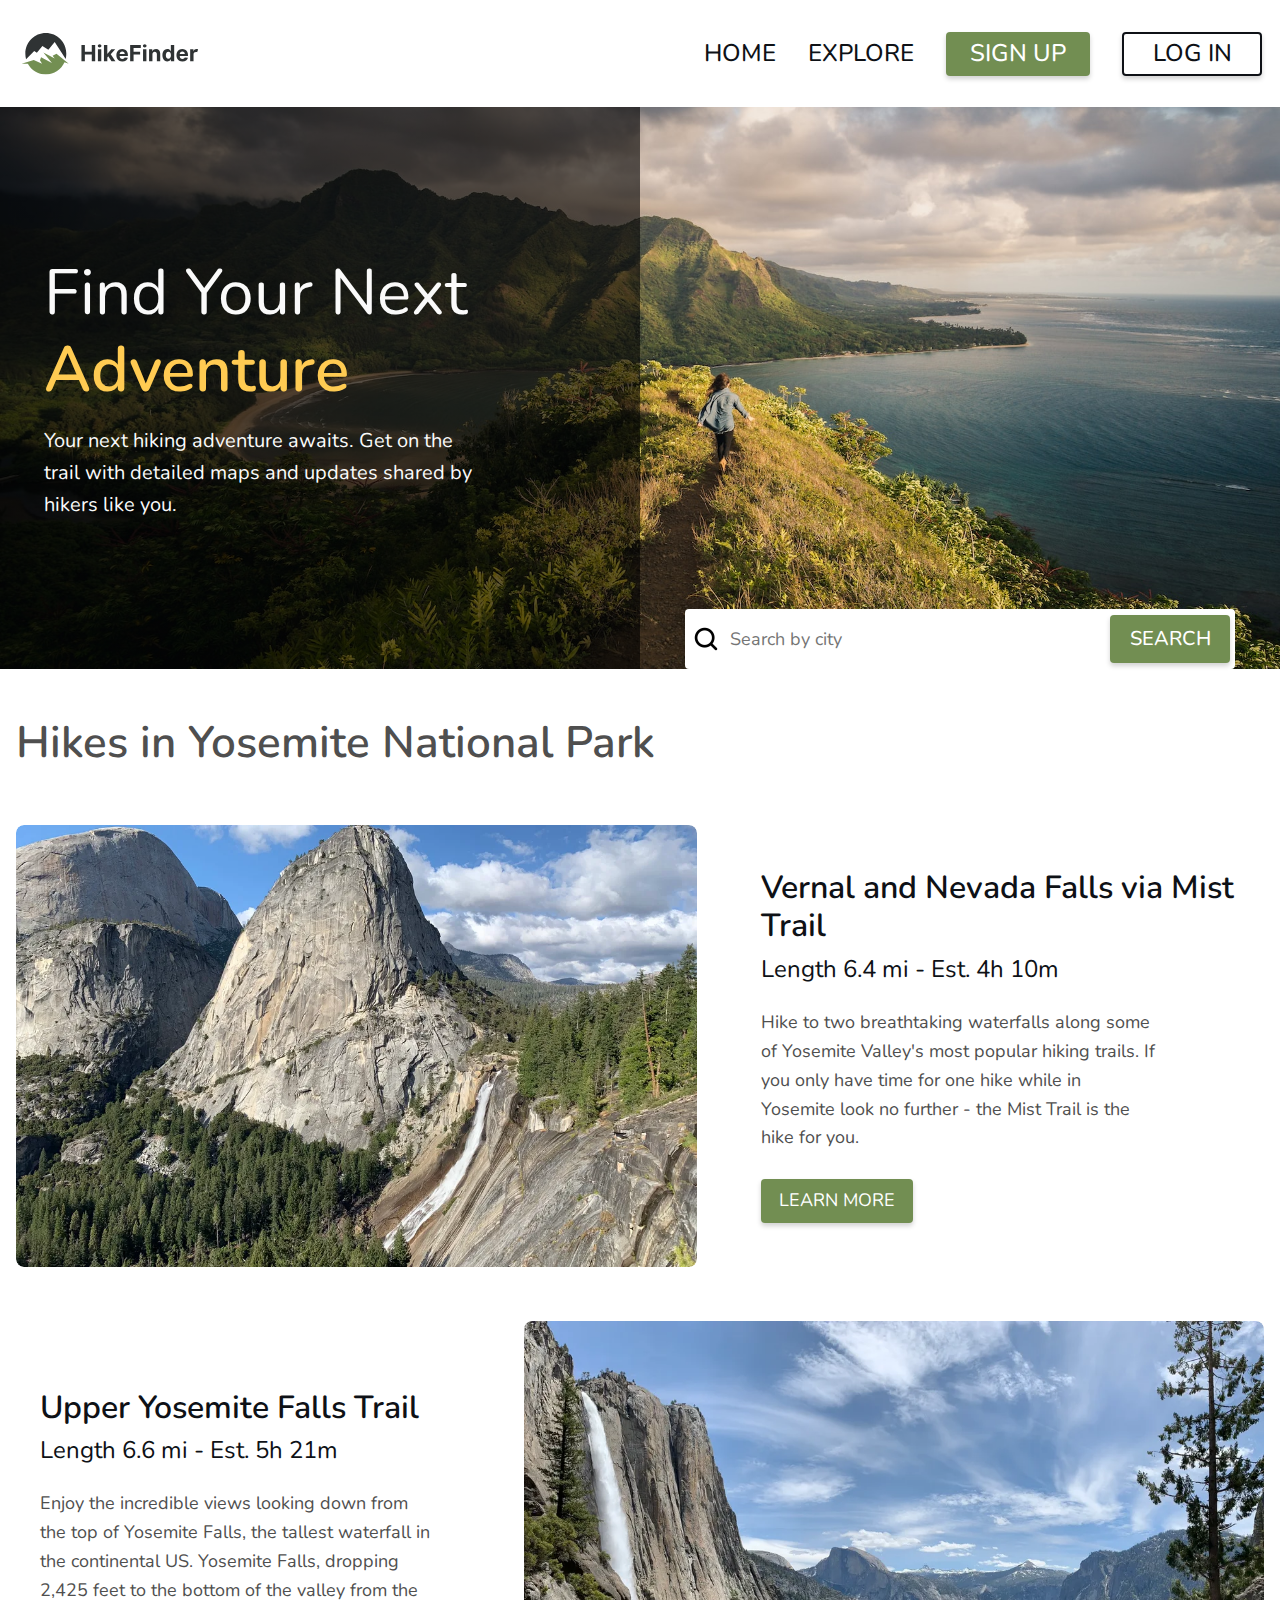
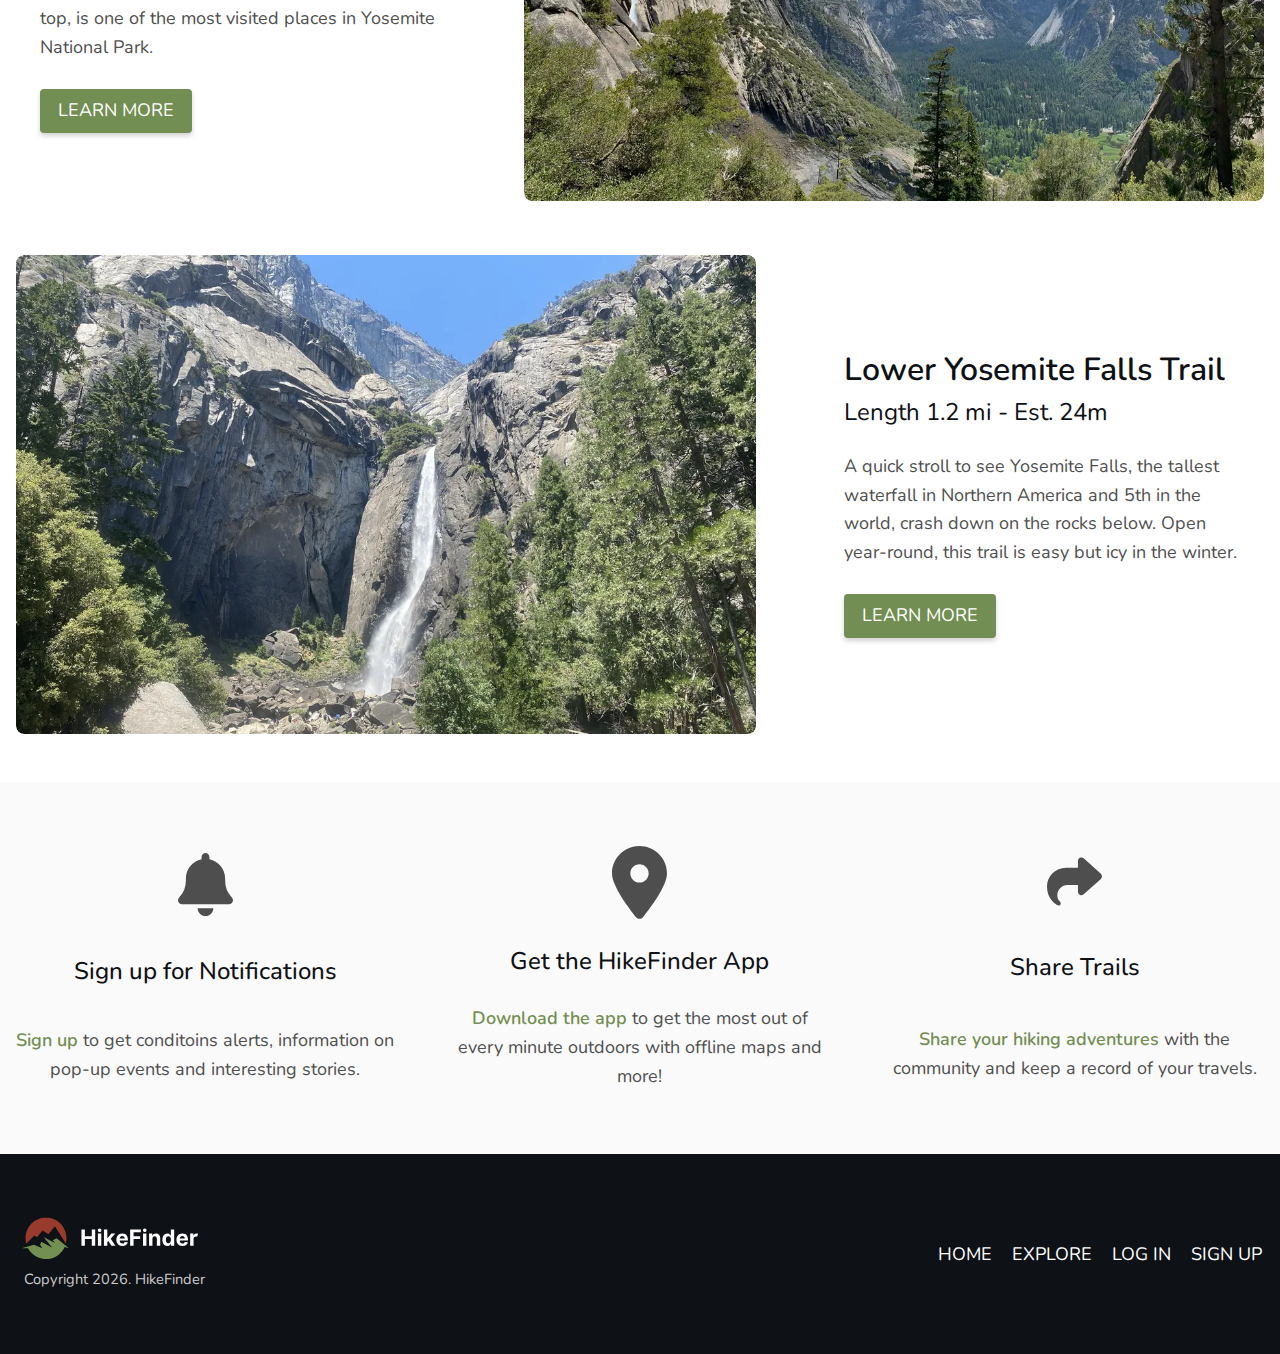
==== index.html @ 90a6dbde "Revise explore card structure, add image hover effects" ====
<!DOCTYPE html>
<html lang="en">
<head>
  <meta charset="UTF-8">
  <meta name="viewport" content="width=device-width, initial-scale=1.0">
  <title>HikeFinder | Home</title>

  <link rel="preconnect" href="https://fonts.googleapis.com">
  <link rel="preconnect" href="https://fonts.gstatic.com" crossorigin>
  <link href="https://fonts.googleapis.com/css2?family=Nunito:wght@400;500;600;700&display=swap" rel="stylesheet">
  <link rel="stylesheet" href="css/style.css">
</head>
<body>
  <header class="header">
    <div class="container header-container">
      <img src="./assets/HF-Primary.svg" alt="" class="logo">
      <nav>
        <button id="mobile-nav-toggle" class="mobile-nav-toggle" aria-controls="primary-navigation" aria-expanded="false" aria-label="navigation menu">
          <span class="sr-only" aria-expanded="false">Menu</span>
        </button>
        <ul class="primary-navigation" id="primary-navigation" data-visible="false">
          <li class="active">
            <a href="index.html" class="nav-link">Home</a>
          </li>
          <li>
            <a href="explore.html" class="nav-link">Explore</a>
          </li>
          <li>
            <button class="button nav-button btn-primary">Sign up</button>
          </li>
          <li>
            <button class="button nav-button btn-secondary">Log in</button>
          </li>
        </ul>
      </nav>
    </div>
  </header>

  <main id="main" class="main">
    <section class="hero">
      <div class="hero-overlay"></div>
      <div class="container">
        <div class="hero-content-split">
          <div class="hero-content">
            <h1>Find Your Next <span>Adventure</span></h1>
            <p>Your next hiking adventure awaits. Get on the trail with detailed maps and updates shared by hikers like you.</p>
          </div>
          <div class="form-container">
            <form class="search-form">
              <div class="icon-container">
                <img src="./assets/magnifying-glass.png" alt="" class="search-icon">
              </div>
              <label for="" class="sr-only">Search</label>
              <input type="text" placeholder="Search by city">
              <button class="button btn-primary btn-search">Search</button>
            </form>
          </div>
        </div>
      </div>
    </section>
    <!-- Home page search/default results section -->
    <section class="home-results-section container">
      <h2>Hikes in Yosemite National Park</h2>
      <div class="results-container">
        <ul class="home-results-list">
          <li class="home-result-item">
            <div class="result-img-container">
              <!-- ToDo: make result-image generic class, add specific home img class -->
              <img src="./assets/Vernal-and-Nevada-Falls-via-Mist-Trail.webp" alt="" class="result-image">
            </div>
            <div class="result-content">
              <h3>Vernal and Nevada Falls via Mist Trail</h3>
              <p class="result-meta">Length 6.4 mi - Est. 4h 10m</p>
              <p>Hike to two breathtaking waterfalls along some of Yosemite Valley's most popular hiking trails. If you only have time for one hike while in Yosemite look no further - the Mist Trail is the hike for you.
              </p>
              <button class="button btn-primary">Learn more</button>
            </div>
          </li>
          <li class="home-result-item">
            <div class="result-img-container">
              <img src="./assets/Upper-Yosemite-Falls-Trail.webp" alt="" class="result-image">
            </div>
            <div class="result-content">
              <h3>Upper Yosemite Falls Trail</h3>
              <p class="result-meta">Length 6.6 mi - Est. 5h 21m</p>
              <p>Enjoy the incredible views looking down from the top of Yosemite Falls, the tallest waterfall in the continental US. Yosemite Falls, dropping 2,425 feet to the bottom of the valley from the top, is one of the most visited places in Yosemite National Park.
              </p>
              <button class="button btn-primary">Learn more</button>
            </div>
          </li>
          <li class="home-result-item">
            <div class="result-img-container">
              <img src="./assets/Lower-Yosemite-Falls-Trail.webp" alt="" class="result-image">
            </div>
            <div class="result-content">
              <h3>Lower Yosemite Falls Trail</h3>
              <p class="result-meta">Length 1.2 mi - Est. 24m</p>
              <p>A quick stroll to see Yosemite Falls, the tallest waterfall in Northern America and 5th in the world, crash down on the rocks below. Open year-round, this trail is easy but icy in the winter.</p>
              <button class="button btn-primary">Learn more</button>
            </div>
          </li>
          
        </ul>
      </div>
    </section>
    <!-- features section -->
    <section class="features">
      <div class="container features-container">
        <ul class="features-list">
          <li class="feature-item">
            <img src="./assets/bell-solid.svg" alt="" class="feature-icon">
            <h4>Sign up for Notifications</h4>
            <p><a href="#" class="feature-link">Sign up</a> to get conditoins alerts, information on pop-up events and interesting stories.</p>
          </li>
          <li class="feature-item">
            <img src="./assets/location-dot-solid.svg" alt="" class="feature-icon">
            <h4>Get the HikeFinder App</h4>
            <p><a href="#" class="feature-link">Download the app</a> to get the most out of every minute outdoors with offline maps and more!</p>
          </li>
          <li class="feature-item">
            <img src="./assets/share-solid.svg" alt="" class="feature-icon">
            <h4>Share Trails</h4>
            <p><a href="#" class="feature-link">Share your hiking adventures</a> with the community and keep a record of your travels.</p>
          </li>
        </ul>
      </div>
    </section>
  </main>

  <footer class="footer">
    <div class="container footer-container">
      <nav>
        <ul class="footer-nav">
          <li><a href="#">Home</a></li>
          <li><a href="explore.html">Explore</a></li>
          <li><a href="#">Log in</a></li>
          <li><a href="#">Sign up</a></li>
        </ul>
      </nav>
      <div class="brand-container">
        <img src="./assets/HF-Primary-Alt.svg" alt="" class="logo">
        <p class="copy">Copyright <span id="copy-year"></span>. HikeFinder</p>
      </div>
    </div>
  </footer>

  <script src="js/main.js"></script>
</body>
</html>
---- css/style.css ----
/*
Author: Matt Pahuta
Date: 
*/

/* **************** */
/* Custom Variables */
/* **************** */
:root {
  /* 
  font-family: 'Poppins', sans-serif; 
  font-family: 'Nunito', sans-serif; */
  /* FONTS */
  /* --ff-primary: 'Poppins', Arial, Helvetica, sans-serif; */
  --ff-primary: 'Nunito', sans-serif;
  /* FONT SIZES */
  --fs-300: 0.9125rem;
  --fs-400: 1rem;
  --fs-450: 1.125rem;
  --fs-500: 1.25rem;
  --fs-550: 1.5rem;
  --fs-600: 2rem;
  --fs-700: 2.125rem;
  --fs-800: 2.5rem;
  --fs-900: 3rem;
  /* Font Weights */
  --fw-400: 400;
  --fw-500: 500;
  --fw-600: 600;
  --fw-700: 700;
  
  /* COLORS */
  /* Primary Colors */
  --clr-green: hsl(88, 27%, 44%);
  --clr-dark-green: hsl(145, 41%, 22%);
  --clr-light-blue: hsl(194, 29%, 46%);
  --clr-yellow: hsl(42, 100%, 66%);
  --clr-red: hsl(8, 55%, 39%);

  --box-shadow-green: hsla(145, 41%, 22%, 0.8);
  --box-shadow-yellow: hsla(42, 100%, 66%, 0.8);

  /* Neutral Colors */
  --clr-pure-white: hsl(0, 0%, 100%);
  --clr-soft-white: hsl(0, 0%, 98%);
  --clr-silver: hsl(0, 0%, 80%);
  --clr-dark-gray: hsl(0, 0%, 31%);
  /* keep blue-black or gunmetal - too similar */
  --clr-blue-black: hsl(192, 5%, 19%);
  --clr-gunmetal: hsl(185, 14%, 17%);
  --clr-rich-black: hsl(218, 22%, 7%);
  --clr-pure-black: hsl(0, 0%, 0%);

  
  /* BORDER RADIUS */
  --br-extra-soft: 4px;
  --br-soft: 8px;
  --br-round: 50%;
  

}

@media (min-width: 38.75rem) {
  :root {
    --fs-400: 1.125rem;
    --fs-550: 1.75rem;
    --fs-600: 2.25rem;
    --fs-700: 2.5rem;
    --fs-800: 3rem;
    --fs-900: 3.75rem;
  }
}

@media (min-width: 60rem) {
  :root {
    --fs-450: 1.25rem;
    --fs-500: 1.5rem;
    --fs-550: 2rem;
    --fs-600: 2.5rem;
    --fs-700: 2.75rem;
    --fs-800: 3.25rem;
    --fs-900: 4rem;
  }
}

/* RESET */
/* Josh Comeau custom css reset */
/* https://www.joshwcomeau.com/css/custom-css-reset/ */
*, *::before, *::after {
  box-sizing: border-box;
}

* {
  margin: 0;
}

html, body {
  height: 100%;
}

body {
  line-height: 1.6;
  -webkit-font-smoothing: antialiased;
}

img, picture, video, canvas, svg {
  display: block;
  max-width: 100%;
}

input, button, textarea, select {
  font: inherit;
}

p, h1, h2, h3, h4, h5, h6 {
  overflow-wrap: break-word;
}

#root, #__next {
  isolation: isolate;
}

/* Base Styles */

body {
  min-height: 100vh;

  display: flex;
  flex-direction: column;
  font-family: var(--ff-primary);
  font-size: var(--fs-400);

  color: var(--clr-dark-gray);
}

.container {
  margin: 0 auto;
  max-width: 90rem;
}

.primary-navigation,
.home-results-list,
.explore-results-list,
.features-list,
.footer-nav {
  list-style: none;
  padding: 0;
}

.primary-navigation a,
.footer-nav a {
  text-decoration: none;
}

h1, h2, h3, h4, h5 {
  line-height: 1.2;
}


h4 {
  font-size: var(--fs-500);
  font-weight: var(--fw-500);
  color: var(--clr-rich-black);
}


/* Components and Utility Classes */
.no-scroll {
  overflow: hidden;
}

.sr-only {
  position: absolute;
  position: absolute !important;
  width: 1px !important;
  height: 1px !important;
  padding: 0 !important;
  margin: -1px !important;
  overflow: hidden !important;
  clip: rect(0,0,0,0) !important;
  white-space: nowrap !important;
  border: 0 !important;
} 

.overlay {
  background: linear-gradient(rgba(0,0,0,0.6), rgba(0,0,0,0.6));
}

/* Button Styles */
button.button {
	border: none;
  padding: 0;
  background-color: transparent;
	cursor: pointer;
	transition: 200ms all ease-in-out;
}

@media screen and (-ms-high-contrast: active) {
  button.button {
    border: 2px solid currentcolor;
  }
}

button.button {
  display: inline-flex;
	align-items: center;
	justify-content: center;
  padding: 0.25em 1em;
  border-radius: var(--br-extra-soft);
  text-align: center;
  line-height: 1.1;
  text-transform: uppercase;
  min-width: 10ch;
  min-height: 44px;
  transition: 220ms all ease-in-out;
  background-color: transparent;
  box-shadow: 0 3px 5px rgba(0, 0, 0, 0.18);
}

button.btn-primary {
  background-color: var(--clr-green);
  color: var(--clr-pure-white);
}

button.btn-secondary {
  color: var(--clr-rich-black);
  border: 2px solid var(--clr-rich-black);
}

button.btn-primary:hover,
button.btn-primary:active {
  cursor: pointer;
  background-color: var(--clr-dark-green);
}

button.btn-secondary:hover,
button.btn-secondary:active {
  color: var(--clr-pure-white);
  background: var(--clr-dark-green);
  border: none;
}

button.btn-primary:focus,
button.btn-secondary:focus {
  outline-style: solid;
  outline-color: transparent;
  box-shadow: 0 0 0 3px var(--clr-dark-green);
  border: none;
}

/* Header Styles */
.header {
  padding: 1.75em 1em;
}

.header-container {
  display: flex;
  justify-content: space-between;
}

.logo {
  max-width: 12rem;
}

/* Navigation */
.mobile-nav-toggle {
  display: none;
}

.primary-navigation {
  display: flex;
  align-items: center;
  gap: 2rem;

}

.primary-navigation a,
.nav-button {
  font-size: var(--fs-500);
  font-weight: 500;
  text-transform: uppercase;
}

.primary-navigation a {
  color: var(--clr-rich-black);
  transition: 220ms all ease-in-out;
}

.primary-navigation a:hover,
.primary-navigation a:active {
  color: var(--clr-green);
}

.primary-navigation a:focus,
.footer-nav a:focus {
  outline: 3px solid var(--clr-green);
  outline-offset: 3px;
}


@media (max-width: 52rem) {
  
  .mobile-nav-toggle {
    display: block;
    position: absolute;
    right: 1rem;
    top: 1.375rem;
    z-index: 999;
    border: 0;
    background: transparent;
    background-image: url(../assets/icon-hamburger.svg);
    background-repeat: no-repeat;
    background-position: center;
    aspect-ratio: 1;
    cursor: pointer;
    width: 2.1875rem;
    padding: 0.25em;
  }

  .primary-navigation {
    margin: 0;
    position: fixed;
    z-index: 1;
    flex-direction: column;
    align-items: flex-start;
    gap: 1.5rem;
    inset: 0 0 0 30%;
    transform: translateX(100%);
    transition: transform 500ms ease-in-out;

    background-color: var(--clr-soft-white);
    padding: 4em 1.5em;


  }

  .primary-navigation[data-visible="true"] {
    transform: translateX(0);
  }

  .mobile-nav-toggle[aria-expanded="true"] {
    background-image: url(../assets/icon-close.svg);
  }

  .mobile-nav-toggle:focus-visible {
    outline: 3px solid white;
    outline-offset: 5px;
  }
}

/* Hero Section Styles */
.hero {
  background-image: linear-gradient(rgba(0,0,0,0.7), rgba(0,0,0,0.7)), url(../assets/header-alt-3.jpg);
  background-repeat: no-repeat;
  background-size: cover;
  background-position: center;
}

.hero-content-split {
  display: grid;
  gap: 4rem;
  padding: 4rem 1rem;
}

.hero-content {
  /* padding: 4rem 1rem; */
  color: var(--clr-soft-white);
}

.hero-content h1 {
  margin-bottom: 1rem;
  max-width: 18ch;
  font-size: var(--fs-900);
  font-weight: var(--fw-400);
}

.hero-content h1 span {
  font-weight: var(--fw-600);
  color: var(--clr-yellow);
}

.hero-content p {
  font-size: var(--fs-450);
  max-width: 36ch;
}

/* Search Form */
.form-container {
  /* padding: 3.25rem 0; */
  max-width: 550px;
}

.search-form {
  position: relative;
}

.icon-container {
  height: 100%;
  position: absolute;
  top: 0;
  left: 5px;
  display: grid;
  place-items: center;
}

.search-icon {
  max-width: 2rem;
}

.search-form input {
  width: 100%;
  padding: 1em 7.5em 1em 2.5em;
  line-height: 1;
  border: none;
  border-radius: var(--br-extra-soft);
  transition: 180ms box-shadow ease-in-out;
}

.search-form input:focus {
  border-color: var(--clr-dark-green);
  box-shadow: 0 0 0 4px var(--clr-green);
  outline: 4px solid transparent;
}

.btn-search {
  font-size: var(--fs-450);
  font-weight: var(--fw-500);
  height: 80%;
  position: absolute;
  top: 10%;
  right: 5px;
  aspect-ratio: 1;

}

@media (min-width: 60rem) {

  .hero {
    position: relative;
    display: grid;
    place-content: center;
    min-height: 50vh;
    background-image: url(../assets/header-alt-3.jpg);
  }

  .hero-overlay {
    position: absolute;
    width: 50%;
    height: 100%;
    background: linear-gradient(rgba(0,0,0,0.6), rgba(0,0,0,0.6));
    background-position: 0 0;

  }

  .hero-content-split {
    padding: 0;
    grid-template-columns: 1fr 1fr;
    gap: 0;
  }

  .hero-content {
    padding: 9.25rem 1rem 9.25rem 2.75rem;
    z-index: 100;
  }

  .form-container {
    width: 90%;
    justify-self: center;
    display: flex;
    flex-direction: column;
    justify-content: flex-end;
  }
}


/* Results Section */

/* .results-container {
  padding: 3em 1em;
} */

.home-results-section,
.explore-results-section {
  padding: 3rem 1rem;
  display: grid;
  place-content: center;
}

.home-results-section h2,
.explore-results-section h2 {
  margin-bottom: 1.5rem;
  font-size: var(--fs-700);
  font-weight: var(--fw-600);
}



.home-result-item:not(:last-child) {
  margin-bottom: 3em;
}

.result-img-container {
  border-radius: var(--br-soft);
  overflow: hidden;
}

.result-image {
  width: 100%;
  max-width: 46.25rem;
  object-fit: cover;
  border-radius: var(--br-soft);

  transition: 750ms all ease-in-out;
}

.result-image:hover {
  transform: scale(1.2);
}

.result-content {
  padding: 2rem 1rem 0;
}

.result-content h3 {
  margin-bottom: 0.25rem;
  font-size: var(--fs-550);
  font-weight: var(--fw-600);
  color: var(--clr-rich-black);
}

.result-meta {
  margin-bottom: 1.25rem;
  font-size: var(--fs-500);
  color: var(--clr-rich-black);
}

.result-content p {
  max-width: 52ch;
}

.result-content button {
  margin-top: 1.5em;
}


/* Explore Page-specific Styles */
.explore-results {
  padding: 2.5em 1em;
}

.explore-results-wrapper {
  display: grid;
  justify-content: center;
  gap: 2em;
}

.explore-results-list {
  display: grid;
  place-items: center;
  gap: 2em;
}

.explore-title {
  font-size: var(--fs-600);
}

.explore-card {
  max-width: 600px;
  display: grid;
  gap: 1.5rem;
}

.card-image {
  border-radius: var(--br-soft);
  object-fit: cover;
}

.card-content h3 {
  margin-bottom: .25em;
  font-size: var(--fs-550);
}

.card-meta {
  margin-bottom: .75em;
  display: flex;
  align-items: center;

  font-size: var(--fs-500);
  color: var(--clr-gunmetal);
}

.card-meta .level {
  display: flex;
}

.card-meta .level::after {
  content: url('../assets/star-solid.svg');
  margin: 0 0.5rem;
  display: inline-flex;
}

.card-body {
  max-width: 48ch;
}


.hikes-map {
  max-width: 720px;
  max-height: 260px;
  width: 100%;
  object-fit: cover;
  border-radius: var(--br-soft);
}


@media (min-width: 42rem) {
  .results-container {
    padding-top: 2rem;
  }
  .hikes-map {
    max-height: 330px;
  }

  .explore-card {
    max-width: 45rem;
  }
  .explore-card:not(:last-child) {
    padding-bottom: 2em;
    border-bottom: 2px solid var(--clr-green);
  }
  .explore-card {
    grid-template-columns: repeat(auto-fit, minmax(min(26rem, 100%), 1fr));
    /* grid-template-columns: 60% 40%; */
  }
  .explore-card .result-img-container {
    grid-column: 2 / 3;
    grid-row: 1 / 3;
    place-self: start;
  }
}

@media (min-width: 60rem) {
  .home-results-section {
    place-content: stretch;
  }
  .home-result-item {
    display: flex;
    align-items: center;
    gap: clamp(2rem, 5vw, 6rem);
  }
  .result-content {
    padding: 0;
    margin-inline: auto;
  }
  .home-result-item:nth-of-type(2n) {
    justify-content: space-between;
  }
  .home-result-item:nth-of-type(2n) .result-img-container {
    order: 1;
  }
  .result-content p {
    max-width: 36ch;
  }
  .result-content {
    padding: 0;
  }
}


@media (min-width: 70rem) {
  .explore-results-wrapper {
    grid-template-columns: 600px 1fr;
    gap: 2.5em;
  }
  .explore-title {
    grid-column: span 2;
  }
  .explore-results-list {
    place-items: start;
    grid-column: 1 / 2;
  }
  .explore-card h3 {
    font-size: 2rem;
  }
  .explore-card {
    width: 100%;
    grid-template-columns: 1fr 180px;
    gap: 1.5rem;
  }
  .card-header {
    padding: 0;
    grid-column: 1 / 2;
  }
  .card-meta {
    font-size: 1.25rem;
  }
  .card-body {
    padding-right: 0;
    font-size: 1.25rem;
  }
  .hikes-map {
    max-width: 800px;
    max-height: 600px;
    grid-column: 2 /3;
  }
}

/* Features Section */
.features {
  background: var(--clr-soft-white);
  text-align: center;
}

.features-container {
  padding: 4rem 1rem;
}

.features-list {
  display: grid;
  gap: 3.5rem;
}

.feature-item {
  display: grid;
  place-items: center;
  gap: 1.75rem;
}

.feature-icon {
  width: 45px;
}

.features p {
  max-width: 42ch;
}

.feature-link {
  font-weight: var(--fw-600);
  text-decoration: none;
  color: var(--clr-green);
  transition: 180ms all ease-in-out;
}

.feature-link:hover {
  color: var(--clr-dark-green);
  text-decoration: underline;
}

/* Footer Styles */
.footer {
  background: var(--clr-rich-black);
  color: var(--clr-pure-white);
}

.footer-container {
  padding: 3.5em 1em; 
  display: flex;
  flex-direction: column;
  align-items: center;
  gap: 1.75rem;
}

.footer-nav {
  display: flex;
  text-transform: uppercase;
}

.footer-nav li:not(:first-of-type) {
  margin-left: 1.25rem;
}

.footer-nav a {
  color: var(--clr-pure-white);
  transition: 220ms all ease-in-out;
}

.footer-nav a:hover,
.footer-nav a:active {
  color: var(--clr-green);
}

.brand-container {
  text-align: center;
}

.copy {
  margin-top: 0.5rem;
  font-size: var(--fs-300);
  color: var(--clr-silver);
}

@media (min-width: 48rem) {
  .features-list {
    grid-auto-flow: column;
    grid-auto-columns: 1fr;
  }

  .footer-container {
    flex-direction: row;
    justify-content: space-between;
  }

  .footer-container nav {
    order: 1;
  }
}

@media (min-width: 60rem) {
  .feature-icon {
    width: 55px;
  }
}
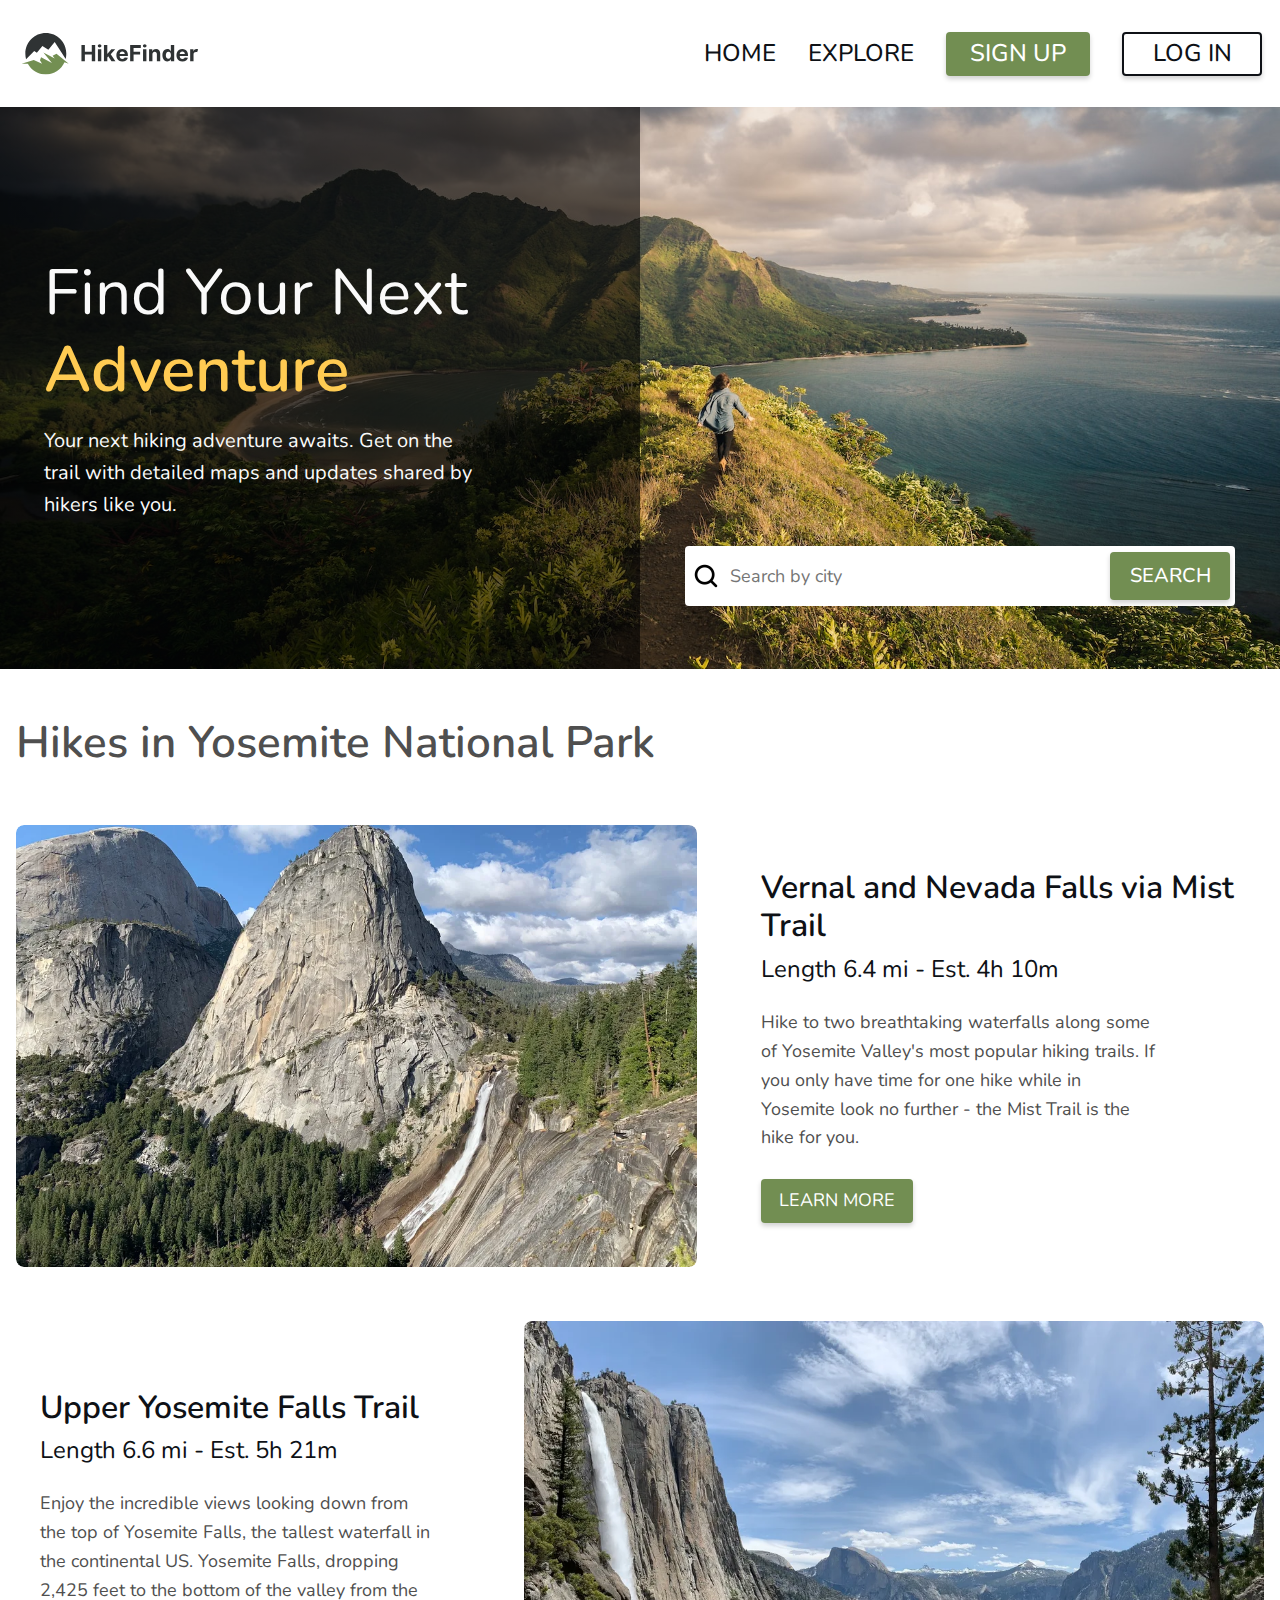
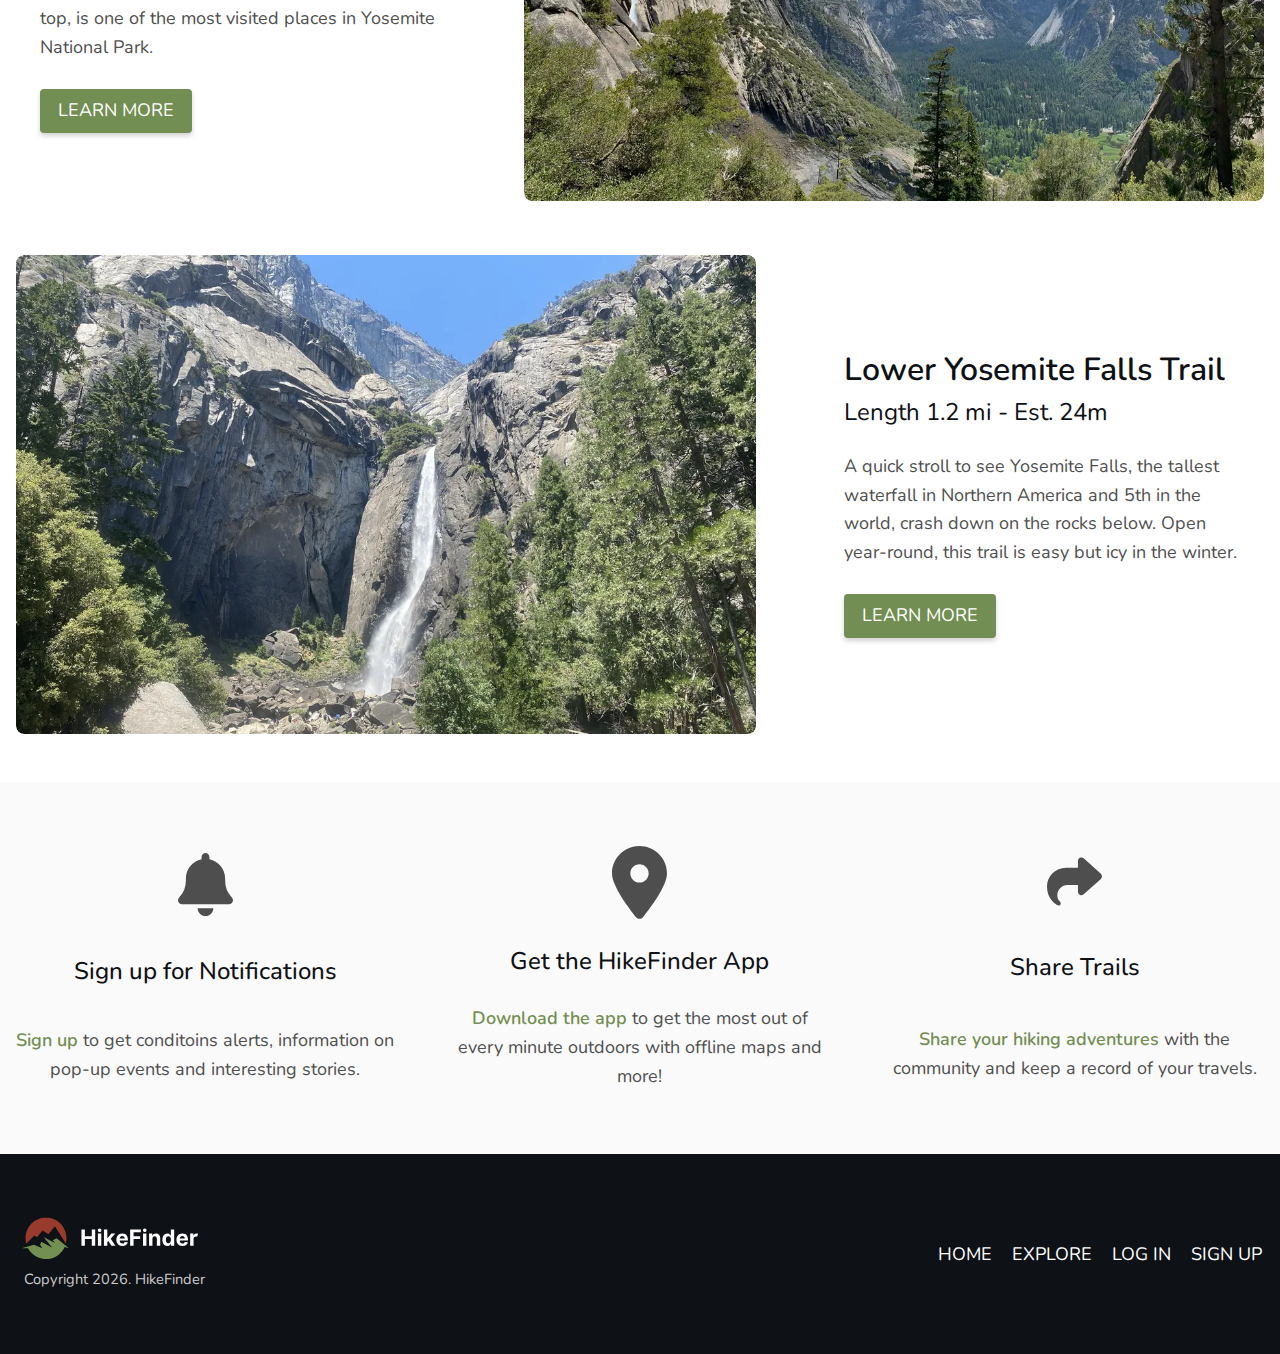
==== commit 225ef975: "Revise button hover and focus styles, add favicon assets" ====
--- a/index.html
+++ b/index.html
@@ -4,7 +4,7 @@
   <meta charset="UTF-8">
   <meta name="viewport" content="width=device-width, initial-scale=1.0">
   <title>HikeFinder | Home</title>
-
+  <link rel="icon" type="image/png" sizes="32x32" href="./assets/favicon-32x32.png">
   <link rel="preconnect" href="https://fonts.googleapis.com">
   <link rel="preconnect" href="https://fonts.gstatic.com" crossorigin>
   <link href="https://fonts.googleapis.com/css2?family=Nunito:wght@400;500;600;700&display=swap" rel="stylesheet">
@@ -26,10 +26,10 @@
             <a href="explore.html" class="nav-link">Explore</a>
           </li>
           <li>
-            <button class="button nav-button btn-primary">Sign up</button>
+            <button id="signup-btn" class="button nav-button btn-primary">Sign up</button>
           </li>
           <li>
-            <button class="button nav-button btn-secondary">Log in</button>
+            <button id="login-btn" class="button nav-button btn-secondary">Log in</button>
           </li>
         </ul>
       </nav>
@@ -52,7 +52,7 @@
               </div>
               <label for="" class="sr-only">Search</label>
               <input type="text" placeholder="Search by city">
-              <button class="button btn-primary btn-search">Search</button>
+              <button class="button btn-search">Search</button>
             </form>
           </div>
         </div>
--- a/css/style.css
+++ b/css/style.css
@@ -1,18 +1,14 @@
 /*
 Author: Matt Pahuta
-Date: 
+Date: 10/7/2023
 */
-
 /* **************** */
 /* Custom Variables */
 /* **************** */
 :root {
   /* 
-  font-family: 'Poppins', sans-serif; 
-  font-family: 'Nunito', sans-serif; */
   /* FONTS */
-  /* --ff-primary: 'Poppins', Arial, Helvetica, sans-serif; */
-  --ff-primary: 'Nunito', sans-serif;
+  --ff-primary: 'Nunito', Arial, Helvetica, sans-serif;
   /* FONT SIZES */
   --fs-300: 0.9125rem;
   --fs-400: 1rem;
@@ -50,14 +46,11 @@
   --clr-gunmetal: hsl(185, 14%, 17%);
   --clr-rich-black: hsl(218, 22%, 7%);
   --clr-pure-black: hsl(0, 0%, 0%);
-
   
   /* BORDER RADIUS */
   --br-extra-soft: 4px;
   --br-soft: 8px;
   --br-round: 50%;
-  
-
 }
 
 @media (min-width: 38.75rem) {
@@ -121,15 +114,12 @@
 }
 
 /* Base Styles */
-
 body {
   min-height: 100vh;
-
   display: flex;
   flex-direction: column;
   font-family: var(--ff-primary);
   font-size: var(--fs-400);
-
   color: var(--clr-dark-gray);
 }
 
@@ -156,13 +146,11 @@
   line-height: 1.2;
 }
 
-
 h4 {
   font-size: var(--fs-500);
   font-weight: var(--fw-500);
   color: var(--clr-rich-black);
 }
-
 
 /* Components and Utility Classes */
 .no-scroll {
@@ -215,9 +203,11 @@
   transition: 220ms all ease-in-out;
   background-color: transparent;
   box-shadow: 0 3px 5px rgba(0, 0, 0, 0.18);
-}
-
-button.btn-primary {
+  cursor: pointer;
+}
+
+button.btn-primary,
+button.btn-search {
   background-color: var(--clr-green);
   color: var(--clr-pure-white);
 }
@@ -228,24 +218,28 @@
 }
 
 button.btn-primary:hover,
-button.btn-primary:active {
-  cursor: pointer;
+button.btn-primary:focus-visible,
+button.btn-search:hover,
+button.btn-search:focus-visible {
   background-color: var(--clr-dark-green);
 }
 
+button.btn-search:focus-visible {
+  outline: none;
+  border: 3px solid var(--clr-yellow);
+}
+
 button.btn-secondary:hover,
-button.btn-secondary:active {
+button.btn-secondary:focus-visible {
   color: var(--clr-pure-white);
   background: var(--clr-dark-green);
   border: none;
 }
 
-button.btn-primary:focus,
-button.btn-secondary:focus {
-  outline-style: solid;
-  outline-color: transparent;
-  box-shadow: 0 0 0 3px var(--clr-dark-green);
-  border: none;
+button.btn-primary:focus-visible,
+button.btn-secondary:focus-visible {
+  outline: 3px solid var(--clr-green);
+  outline-offset: .25rem;
 }
 
 /* Header Styles */
@@ -271,7 +265,6 @@
   display: flex;
   align-items: center;
   gap: 2rem;
-
 }
 
 .primary-navigation a,
@@ -299,7 +292,6 @@
 
 
 @media (max-width: 52rem) {
-  
   .mobile-nav-toggle {
     display: block;
     position: absolute;
@@ -316,7 +308,6 @@
     width: 2.1875rem;
     padding: 0.25em;
   }
-
   .primary-navigation {
     margin: 0;
     position: fixed;
@@ -327,21 +318,15 @@
     inset: 0 0 0 30%;
     transform: translateX(100%);
     transition: transform 500ms ease-in-out;
-
     background-color: var(--clr-soft-white);
     padding: 4em 1.5em;
-
-
-  }
-
+  }
   .primary-navigation[data-visible="true"] {
     transform: translateX(0);
   }
-
   .mobile-nav-toggle[aria-expanded="true"] {
     background-image: url(../assets/icon-close.svg);
   }
-
   .mobile-nav-toggle:focus-visible {
     outline: 3px solid white;
     outline-offset: 5px;
@@ -363,7 +348,6 @@
 }
 
 .hero-content {
-  /* padding: 4rem 1rem; */
   color: var(--clr-soft-white);
 }
 
@@ -386,7 +370,6 @@
 
 /* Search Form */
 .form-container {
-  /* padding: 3.25rem 0; */
   max-width: 550px;
 }
 
@@ -416,10 +399,9 @@
   transition: 180ms box-shadow ease-in-out;
 }
 
-.search-form input:focus {
-  border-color: var(--clr-dark-green);
-  box-shadow: 0 0 0 4px var(--clr-green);
-  outline: 4px solid transparent;
+.search-form input:focus-visible {
+  box-shadow: 0 0 0 4px var(--clr-yellow);
+  outline: 4px solid var(--clr-yellow);
 }
 
 .btn-search {
@@ -434,7 +416,6 @@
 }
 
 @media (min-width: 60rem) {
-
   .hero {
     position: relative;
     display: grid;
@@ -442,43 +423,33 @@
     min-height: 50vh;
     background-image: url(../assets/header-alt-3.jpg);
   }
-
   .hero-overlay {
     position: absolute;
     width: 50%;
     height: 100%;
     background: linear-gradient(rgba(0,0,0,0.6), rgba(0,0,0,0.6));
     background-position: 0 0;
-
-  }
-
+  }
   .hero-content-split {
     padding: 0;
     grid-template-columns: 1fr 1fr;
     gap: 0;
   }
-
   .hero-content {
     padding: 9.25rem 1rem 9.25rem 2.75rem;
     z-index: 100;
   }
-
   .form-container {
     width: 90%;
+    padding-bottom: 3.5em;
+    display: flex;
     justify-self: center;
-    display: flex;
     flex-direction: column;
     justify-content: flex-end;
   }
 }
 
-
 /* Results Section */
-
-/* .results-container {
-  padding: 3em 1em;
-} */
-
 .home-results-section,
 .explore-results-section {
   padding: 3rem 1rem;
@@ -492,8 +463,6 @@
   font-size: var(--fs-700);
   font-weight: var(--fw-600);
 }
-
-
 
 .home-result-item:not(:last-child) {
   margin-bottom: 3em;
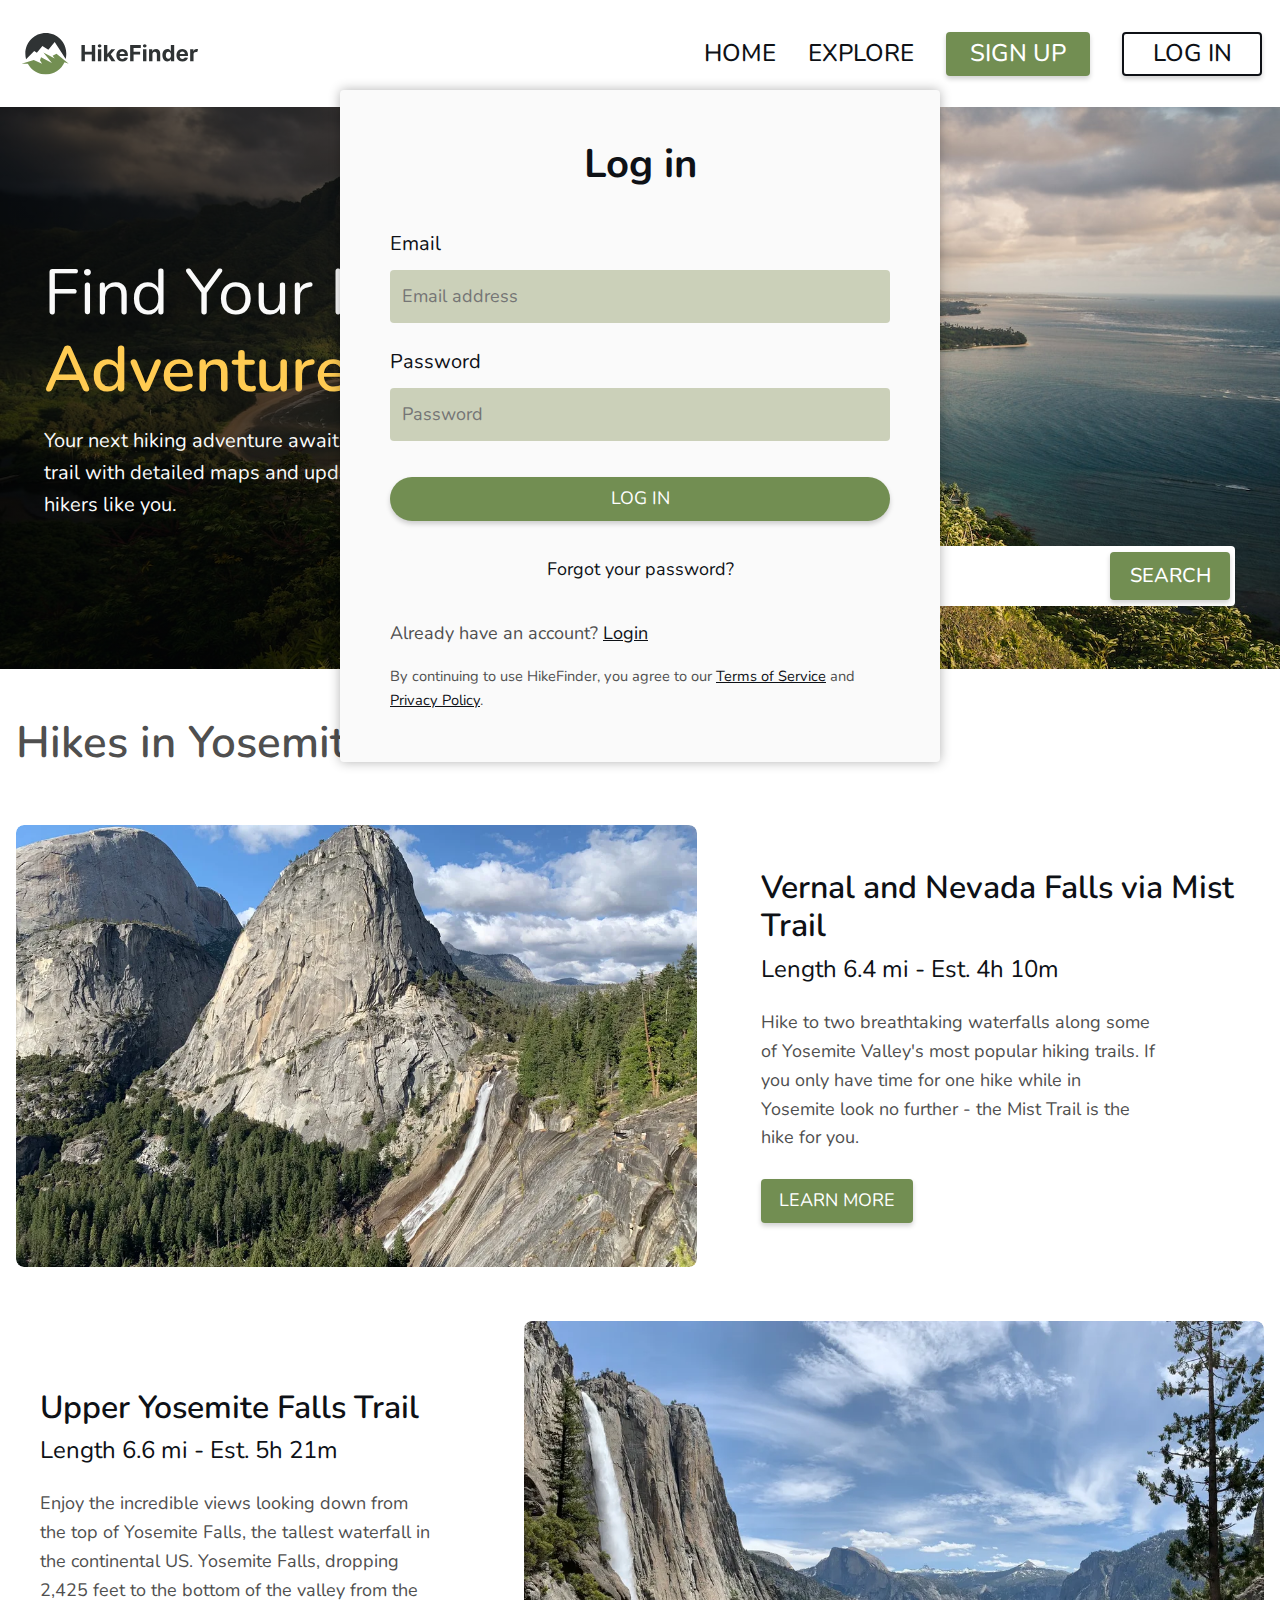
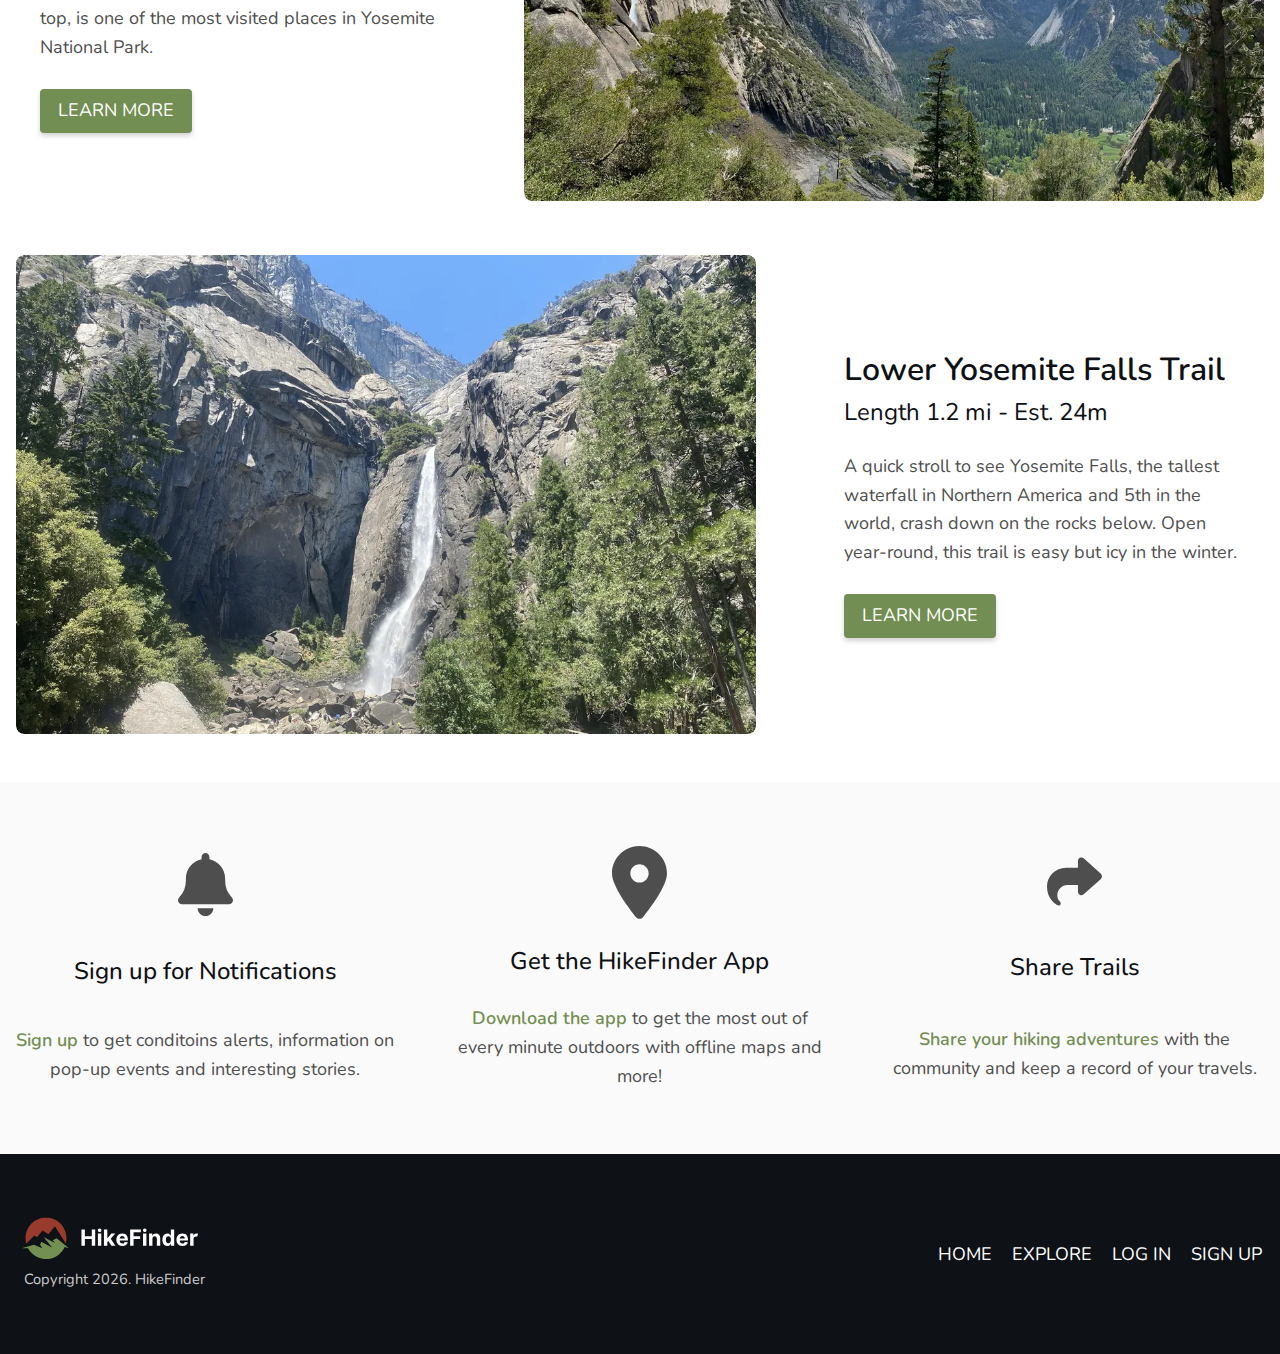
==== commit 614846b6: "Add signup and login dialog forms and styles" ====
--- a/index.html
+++ b/index.html
@@ -144,6 +144,33 @@
     </div>
   </footer>
 
+  <dialog id="signup-modal" class="signup-modal modal">
+    <h2>Sign Up</h2>
+    <form class="modal-form">
+      <label for="new-email">Email</label>
+      <input id="new-email" type="email" name="new-email" placeholder="Email address" required>
+      <label for="new-password">Password</label>
+      <input id="new-password" type="password" name="new-password" placeholder="Password" required>
+      <button class="button btn-primary btn-auth">Sign Up</button>
+      <p>Already have an account? <a href="#">Login</a></p>
+      <p class="disclaimer">By continuing to use HikeFinder, you agree to our <a href="#">Terms of Service</a> and <a href="#">Privacy Policy</a>.</p>
+    </form>
+  </dialog>
+<!-- change signup/login modal to auth-modal -->
+  <dialog id="login-modal" class="login-modal modal" open>
+    <h2>Log in</h2>
+    <form class="modal-form">
+      <label for="new-email">Email</label>
+      <input id="new-email" type="email" name="email" placeholder="Email address" required>
+      <label for="new-password">Password</label>
+      <input id="new-password" type="password" name="password" placeholder="Password" required>
+      <button class="button btn-primary btn-auth">Log in</button>
+      <button class="button btn-primary btn-auth btn-auth-secondary">Forgot your password?</button>
+      <p>Already have an account? <a href="#">Login</a></p>
+      <p class="disclaimer">By continuing to use HikeFinder, you agree to our <a href="#">Terms of Service</a> and <a href="#">Privacy Policy</a>.</p>
+    </form>
+  </dialog>
+
   <script src="js/main.js"></script>
 </body>
 </html>--- a/css/style.css
+++ b/css/style.css
@@ -39,10 +39,10 @@
   /* Neutral Colors */
   --clr-pure-white: hsl(0, 0%, 100%);
   --clr-soft-white: hsl(0, 0%, 98%);
+  --clr-lightest-gray: hsl(228, 22%, 95%);
   --clr-silver: hsl(0, 0%, 80%);
   --clr-dark-gray: hsl(0, 0%, 31%);
-  /* keep blue-black or gunmetal - too similar */
-  --clr-blue-black: hsl(192, 5%, 19%);
+
   --clr-gunmetal: hsl(185, 14%, 17%);
   --clr-rich-black: hsl(218, 22%, 7%);
   --clr-pure-black: hsl(0, 0%, 0%);
@@ -126,6 +126,10 @@
 .container {
   margin: 0 auto;
   max-width: 90rem;
+}
+
+a {
+  transition: 220ms all ease-in-out;
 }
 
 .primary-navigation,
@@ -276,16 +280,16 @@
 
 .primary-navigation a {
   color: var(--clr-rich-black);
-  transition: 220ms all ease-in-out;
+  /* transition: 220ms all ease-in-out; */
 }
 
 .primary-navigation a:hover,
-.primary-navigation a:active {
+.primary-navigation a:focus-visible {
   color: var(--clr-green);
 }
 
-.primary-navigation a:focus,
-.footer-nav a:focus {
+.primary-navigation a:focus-visible,
+.footer-nav a:focus-visible {
   outline: 3px solid var(--clr-green);
   outline-offset: 3px;
 }
@@ -778,4 +782,106 @@
   .feature-icon {
     width: 55px;
   }
+}
+
+/* Signup/Login form modals */
+dialog {
+  z-index: 100;
+  width: 90%;
+  max-width: 600px;
+  margin: 5em auto 0 auto;
+  padding: 50px;
+
+  border: none;
+  border-radius: var(--br-extra-soft);
+  background-color: var(--clr-soft-white);
+  color: var(--clr-rich-black);
+  box-shadow: 0 0 12px rgba(0, 0, 0, 0.3);
+}
+
+dialog::backdrop {
+  background-color: hsl(250, 100%, 50%, 0.25);
+}
+
+dialog h2 {
+  text-align: center;
+  margin-bottom: 1em;
+  font-size: var(--fs-600);
+}
+
+.modal-form {
+  display: flex;
+  flex-direction: column;
+}
+
+.form-input-group {
+  display: flex;
+  flex-direction: column;
+}
+
+.modal-form label {
+  margin-bottom: 0.5em;
+  font-size: var(--fs-450);
+}
+
+.modal-form input {
+  padding: 0.675em;
+  border: none;
+  border-radius: var(--br-extra-soft);
+  margin-bottom: 1.25em;
+  font-size: var(--fs-400);
+  color: var(--clr-pure-black);
+  background-color: #CBD0B9;
+}
+
+.modal-form input:last-of-type {
+  margin-bottom: 2em;
+}
+
+.modal-form input:focus-visible {
+  box-shadow: 0 0 0 4px var(--clr-green);
+  outline: 4px solid var(--clr-green);
+
+}
+
+button.btn-auth {
+  margin-bottom: 1.5em;
+  border-radius: 999em;
+}
+
+.modal-form p {
+  color: var(--clr-dark-gray);
+}
+
+.modal-form p:first-of-type {
+  margin-bottom: 1em;
+}
+
+.modal-form .disclaimer {
+  font-size: var(--fs-300);
+}
+
+.modal-form a {
+  color: var(--clr-rich-black);
+}
+
+.modal-form a:hover,
+.modal-form a:focus-visible {
+  color: var(--clr-green);
+}
+
+.modal-form a:focus-visible {
+  outline: 2px solid var(--clr-green);
+}
+
+button.btn-auth-secondary {
+  background-color: var(--clr-soft-white);
+  color: var(--clr-rich-black);
+  text-transform: none; 
+  box-shadow: none;
+}
+
+button.btn-auth-secondary:hover,
+button.btn-auth-secondary:focus-visible {
+  background-color: var(--clr-lightest-gray);
 }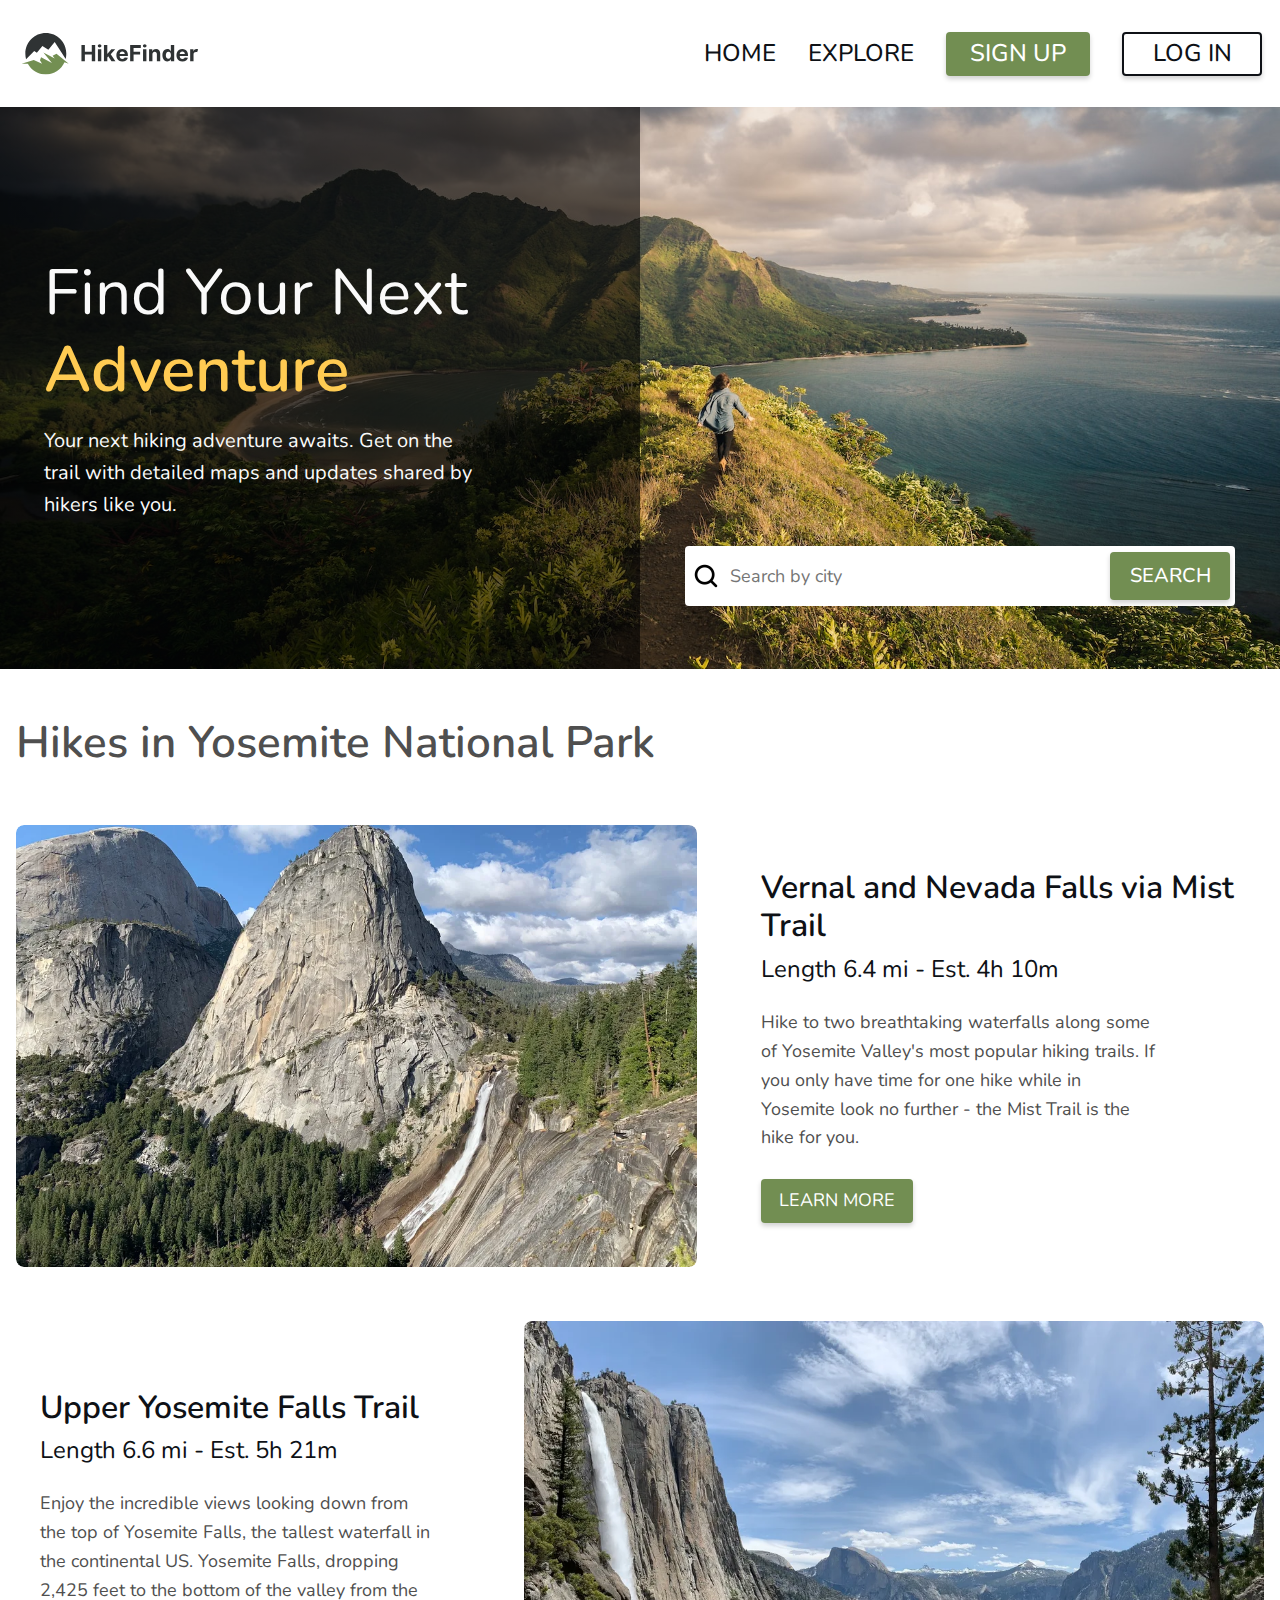
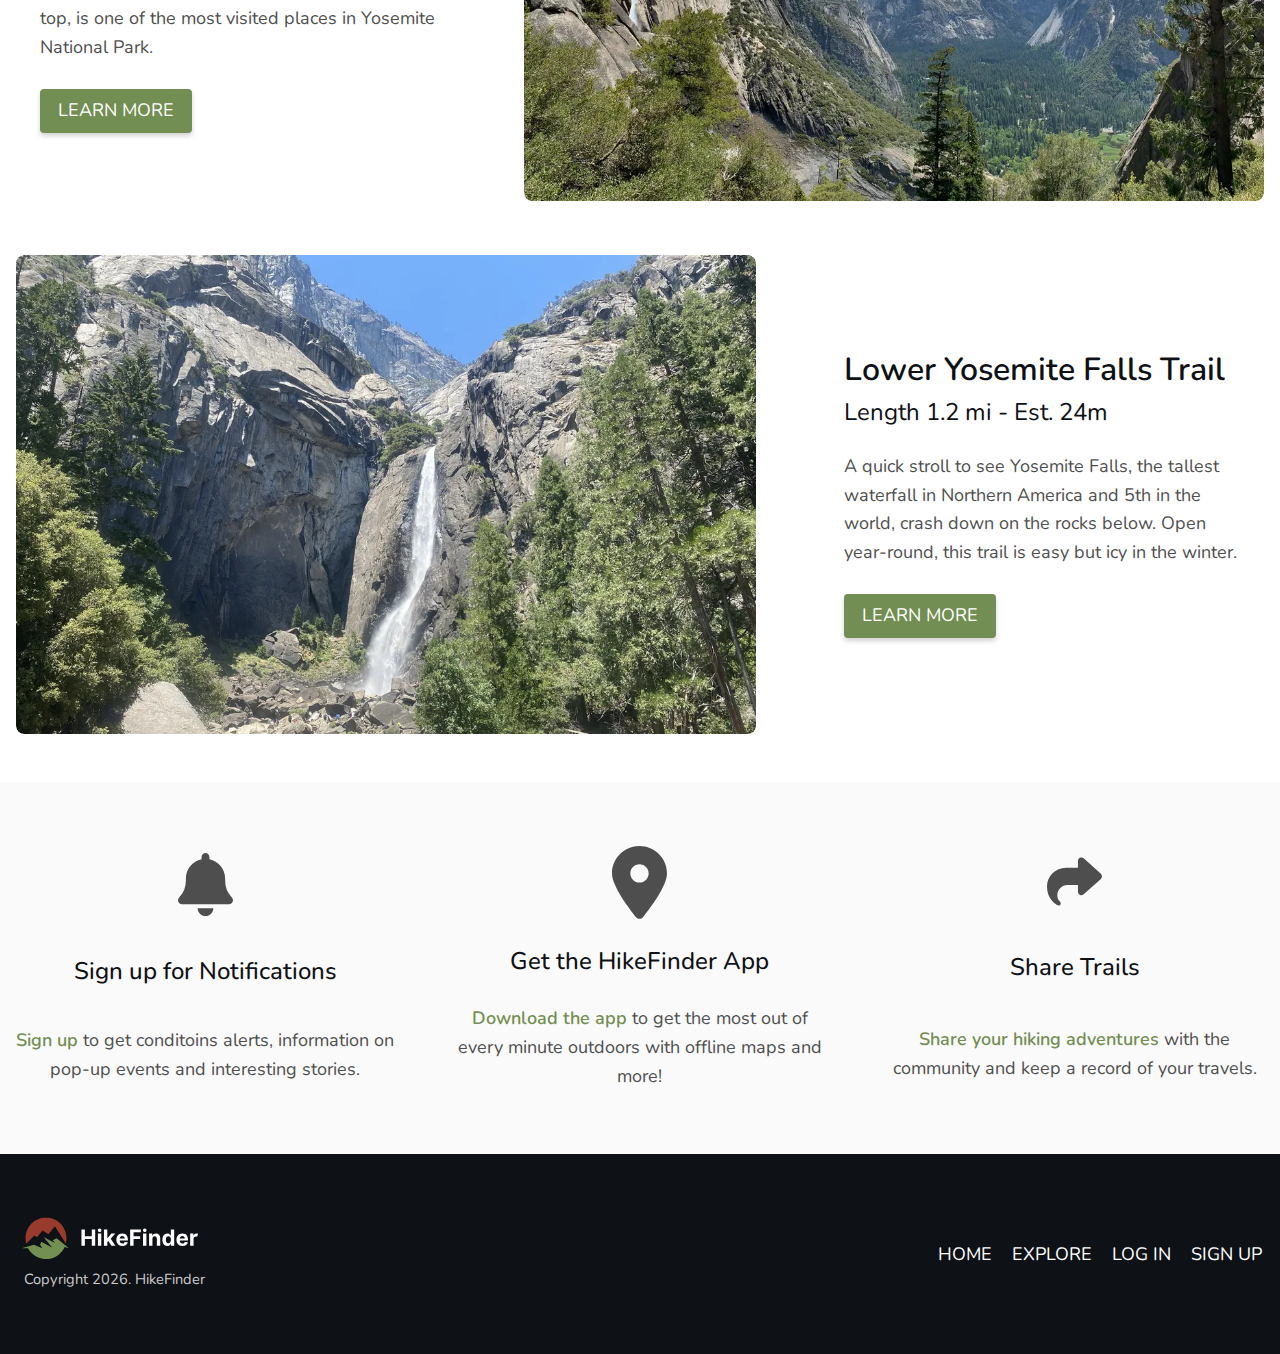
==== commit 25ba3619: "Update dialog content, add JS behavior for dialog forms" ====
--- a/index.html
+++ b/index.html
@@ -26,10 +26,10 @@
             <a href="explore.html" class="nav-link">Explore</a>
           </li>
           <li>
-            <button id="signup-btn" class="button nav-button btn-primary">Sign up</button>
+            <button id="signup-btn" class="button nav-button btn-primary" data-modal="signup">Sign up</button>
           </li>
           <li>
-            <button id="login-btn" class="button nav-button btn-secondary">Log in</button>
+            <button id="login-btn" class="button nav-button btn-secondary" data-modal="login">Log in</button>
           </li>
         </ul>
       </nav>
@@ -133,8 +133,9 @@
         <ul class="footer-nav">
           <li><a href="#">Home</a></li>
           <li><a href="explore.html">Explore</a></li>
-          <li><a href="#">Log in</a></li>
-          <li><a href="#">Sign up</a></li>
+          <!-- ToDo: make these a.button style links -->
+          <li><a href="#" data-modal="login">Log in</a></li>
+          <li><a href="#" data-modal="signup">Sign up</a></li>
         </ul>
       </nav>
       <div class="brand-container">
@@ -143,33 +144,38 @@
       </div>
     </div>
   </footer>
+  <!-- Signup / Login Dialog -->
+  <dialog id="modal" class="modal"></dialog>
 
-  <dialog id="signup-modal" class="signup-modal modal">
-    <h2>Sign Up</h2>
-    <form class="modal-form">
-      <label for="new-email">Email</label>
-      <input id="new-email" type="email" name="new-email" placeholder="Email address" required>
-      <label for="new-password">Password</label>
-      <input id="new-password" type="password" name="new-password" placeholder="Password" required>
-      <button class="button btn-primary btn-auth">Sign Up</button>
+  <!-- <dialog id="signup-modal" class="modal" open>
+    <div>
+      <h2>Sign Up</h2>
+      <form class="modal-form">
+        <label for="new-email">Email</label>
+        <input id="new-email" type="email" name="new-email" placeholder="Email address" required>
+        <label for="new-password">Password</label>
+        <input id="new-password" type="password" name="new-password" placeholder="Password" required>
+        <button type="submit" class="button btn-primary btn-auth">Sign Up</button>
+      </form>
       <p>Already have an account? <a href="#">Login</a></p>
       <p class="disclaimer">By continuing to use HikeFinder, you agree to our <a href="#">Terms of Service</a> and <a href="#">Privacy Policy</a>.</p>
-    </form>
-  </dialog>
-<!-- change signup/login modal to auth-modal -->
-  <dialog id="login-modal" class="login-modal modal" open>
-    <h2>Log in</h2>
-    <form class="modal-form">
-      <label for="new-email">Email</label>
-      <input id="new-email" type="email" name="email" placeholder="Email address" required>
-      <label for="new-password">Password</label>
-      <input id="new-password" type="password" name="password" placeholder="Password" required>
-      <button class="button btn-primary btn-auth">Log in</button>
+    </div>
+  </dialog> -->
+  <!-- <dialog id="login-modal" class="modal" open>
+    <div class="dialog-content">
+      <h2>Log in</h2>
+      <form class="modal-form">
+        <label for="email">Email</label>
+        <input id="email" type="email" name="email" placeholder="Email address" required>
+        <label for="password">Password</label>
+        <input id="password" type="password" name="password" placeholder="Password" required>
+        <button type="submit" class="button btn-primary btn-auth">Log in</button>
+      </form>
       <button class="button btn-primary btn-auth btn-auth-secondary">Forgot your password?</button>
-      <p>Already have an account? <a href="#">Login</a></p>
+      <p>Don't have an account? <a href="#">Sign up for free</a></p>
       <p class="disclaimer">By continuing to use HikeFinder, you agree to our <a href="#">Terms of Service</a> and <a href="#">Privacy Policy</a>.</p>
-    </form>
-  </dialog>
+    </div>
+  </dialog> -->
 
   <script src="js/main.js"></script>
 </body>
--- a/css/style.css
+++ b/css/style.css
@@ -1,6 +1,6 @@
 /*
 Author: Matt Pahuta
-Date: 10/7/2023
+Date: October 2023
 */
 /* **************** */
 /* Custom Variables */
@@ -791,7 +791,6 @@
   max-width: 600px;
   margin: 5em auto 0 auto;
   padding: 50px;
-
   border: none;
   border-radius: var(--br-extra-soft);
   background-color: var(--clr-soft-white);
@@ -800,10 +799,15 @@
 }
 
 dialog::backdrop {
-  background-color: hsl(250, 100%, 50%, 0.25);
-}
-
-dialog h2 {
+  background-color: hsla(250, 8%, 15%, 0.7);
+}
+
+.dialog-content {
+  display: flex;
+  flex-direction: column;
+}
+
+.dialog-content h2 {
   text-align: center;
   margin-bottom: 1em;
   font-size: var(--fs-600);
@@ -841,7 +845,6 @@
 .modal-form input:focus-visible {
   box-shadow: 0 0 0 4px var(--clr-green);
   outline: 4px solid var(--clr-green);
-
 }
 
 button.btn-auth {
@@ -849,28 +852,28 @@
   border-radius: 999em;
 }
 
-.modal-form p {
+.modal p {
   color: var(--clr-dark-gray);
 }
 
-.modal-form p:first-of-type {
+.modal p:first-of-type {
   margin-bottom: 1em;
 }
 
-.modal-form .disclaimer {
+.modal .disclaimer {
   font-size: var(--fs-300);
 }
 
-.modal-form a {
+.modal a {
   color: var(--clr-rich-black);
 }
 
-.modal-form a:hover,
-.modal-form a:focus-visible {
+.modal a:hover,
+.modal a:focus-visible {
   color: var(--clr-green);
 }
 
-.modal-form a:focus-visible {
+.modal a:focus-visible {
   outline: 2px solid var(--clr-green);
 }
 
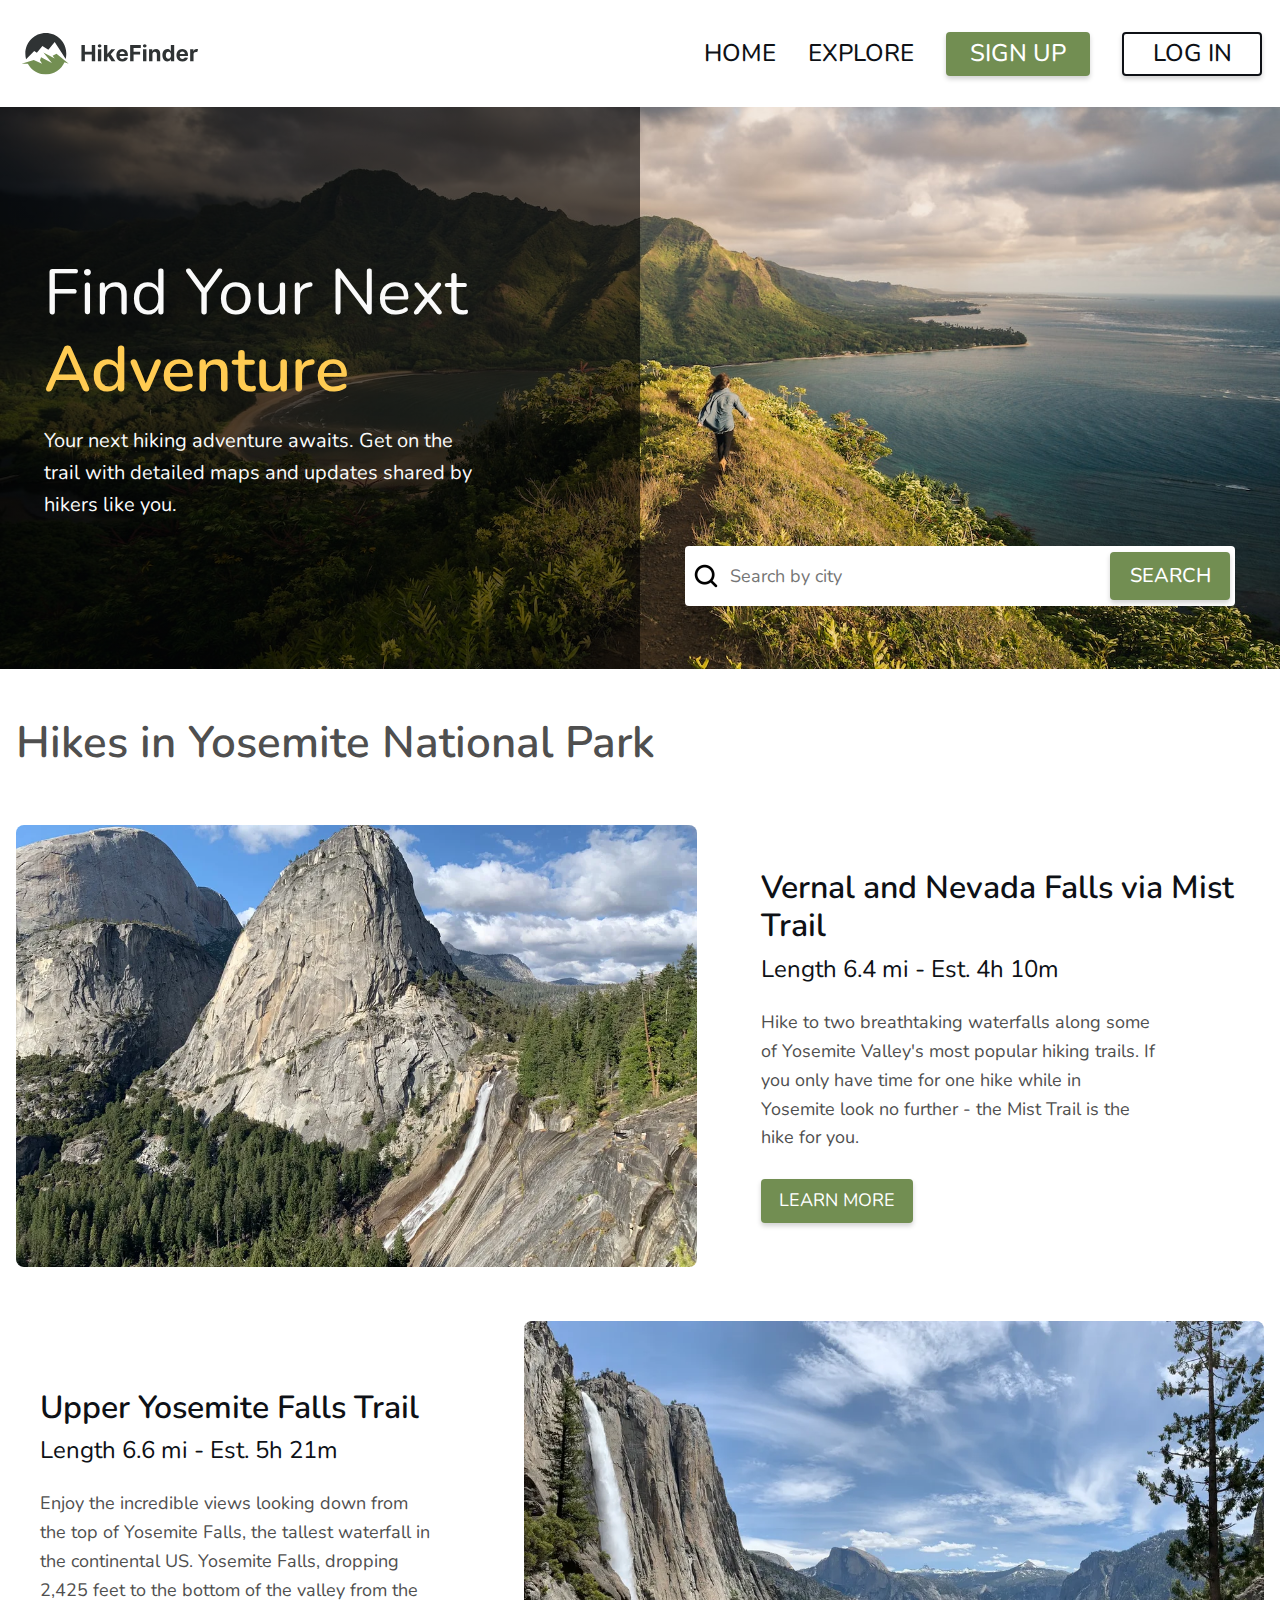
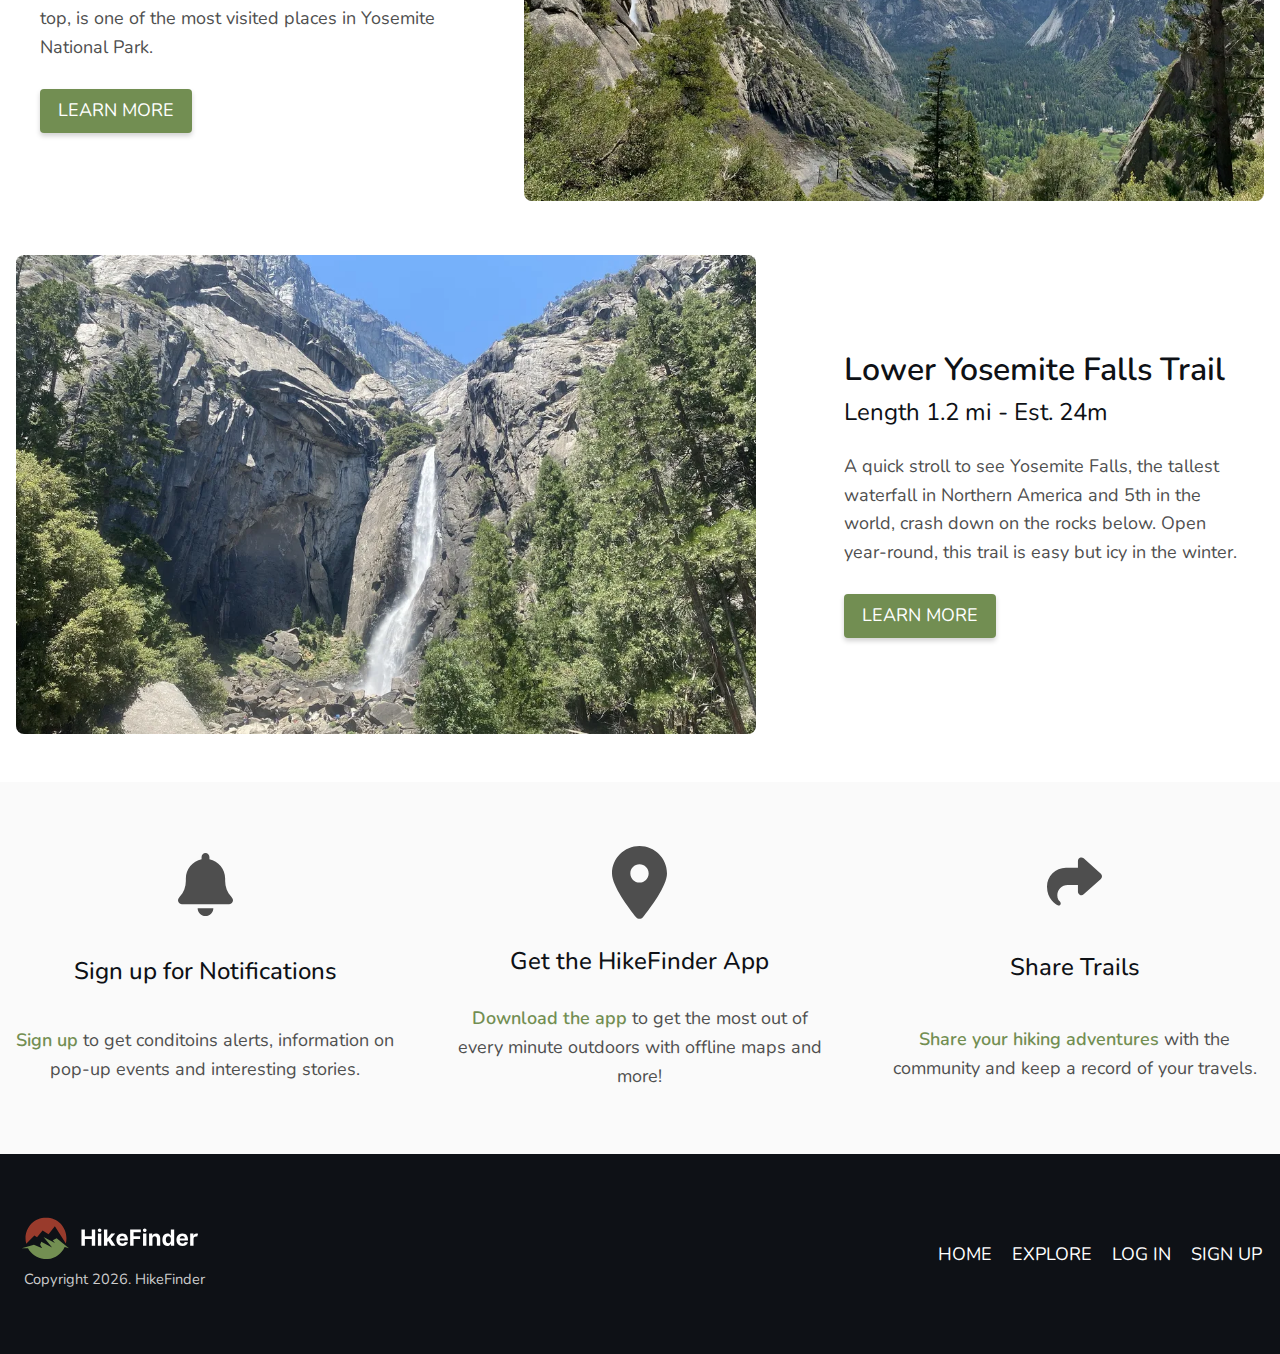
==== commit f83e27cc: "Update readme, code cleanup across all files" ====
--- a/index.html
+++ b/index.html
@@ -11,12 +11,13 @@
   <link rel="stylesheet" href="css/style.css">
 </head>
 <body>
+  <!-- Site header -->
   <header class="header">
     <div class="container header-container">
       <img src="./assets/HF-Primary.svg" alt="" class="logo">
       <nav>
         <button id="mobile-nav-toggle" class="mobile-nav-toggle" aria-controls="primary-navigation" aria-expanded="false" aria-label="navigation menu">
-          <span class="sr-only" aria-expanded="false">Menu</span>
+          <span class="sr-only">Menu</span>
         </button>
         <ul class="primary-navigation" id="primary-navigation" data-visible="false">
           <li class="active">
@@ -35,8 +36,9 @@
       </nav>
     </div>
   </header>
-
+  <!-- Home main content -->
   <main id="main" class="main">
+    <!-- Hero section -->
     <section class="hero">
       <div class="hero-overlay"></div>
       <div class="container">
@@ -50,15 +52,15 @@
               <div class="icon-container">
                 <img src="./assets/magnifying-glass.png" alt="" class="search-icon">
               </div>
-              <label for="" class="sr-only">Search</label>
-              <input type="text" placeholder="Search by city">
+              <label for="search-city" class="sr-only">Search</label>
+              <input id="search-city" type="text" placeholder="Search by city">
               <button class="button btn-search">Search</button>
             </form>
           </div>
         </div>
       </div>
     </section>
-    <!-- Home page search/default results section -->
+    <!-- Home search results section -->
     <section class="home-results-section container">
       <h2>Hikes in Yosemite National Park</h2>
       <div class="results-container">
@@ -66,7 +68,7 @@
           <li class="home-result-item">
             <div class="result-img-container">
               <!-- ToDo: make result-image generic class, add specific home img class -->
-              <img src="./assets/Vernal-and-Nevada-Falls-via-Mist-Trail.webp" alt="" class="result-image">
+              <img src="./assets/Vernal-and-Nevada-Falls-via-Mist-Trail.webp" alt="" class="card-image">
             </div>
             <div class="result-content">
               <h3>Vernal and Nevada Falls via Mist Trail</h3>
@@ -78,7 +80,7 @@
           </li>
           <li class="home-result-item">
             <div class="result-img-container">
-              <img src="./assets/Upper-Yosemite-Falls-Trail.webp" alt="" class="result-image">
+              <img src="./assets/Upper-Yosemite-Falls-Trail.webp" alt="" class="card-image">
             </div>
             <div class="result-content">
               <h3>Upper Yosemite Falls Trail</h3>
@@ -90,7 +92,7 @@
           </li>
           <li class="home-result-item">
             <div class="result-img-container">
-              <img src="./assets/Lower-Yosemite-Falls-Trail.webp" alt="" class="result-image">
+              <img src="./assets/Lower-Yosemite-Falls-Trail.webp" alt="" class="card-image">
             </div>
             <div class="result-content">
               <h3>Lower Yosemite Falls Trail</h3>
@@ -99,11 +101,10 @@
               <button class="button btn-primary">Learn more</button>
             </div>
           </li>
-          
         </ul>
       </div>
     </section>
-    <!-- features section -->
+    <!-- Features section -->
     <section class="features">
       <div class="container features-container">
         <ul class="features-list">
@@ -126,14 +127,13 @@
       </div>
     </section>
   </main>
-
+  <!-- Site footer -->
   <footer class="footer">
     <div class="container footer-container">
       <nav>
         <ul class="footer-nav">
           <li><a href="#">Home</a></li>
           <li><a href="explore.html">Explore</a></li>
-          <!-- ToDo: make these a.button style links -->
           <li><a href="#" data-modal="login">Log in</a></li>
           <li><a href="#" data-modal="signup">Sign up</a></li>
         </ul>
@@ -147,36 +147,6 @@
   <!-- Signup / Login Dialog -->
   <dialog id="modal" class="modal"></dialog>
 
-  <!-- <dialog id="signup-modal" class="modal" open>
-    <div>
-      <h2>Sign Up</h2>
-      <form class="modal-form">
-        <label for="new-email">Email</label>
-        <input id="new-email" type="email" name="new-email" placeholder="Email address" required>
-        <label for="new-password">Password</label>
-        <input id="new-password" type="password" name="new-password" placeholder="Password" required>
-        <button type="submit" class="button btn-primary btn-auth">Sign Up</button>
-      </form>
-      <p>Already have an account? <a href="#">Login</a></p>
-      <p class="disclaimer">By continuing to use HikeFinder, you agree to our <a href="#">Terms of Service</a> and <a href="#">Privacy Policy</a>.</p>
-    </div>
-  </dialog> -->
-  <!-- <dialog id="login-modal" class="modal" open>
-    <div class="dialog-content">
-      <h2>Log in</h2>
-      <form class="modal-form">
-        <label for="email">Email</label>
-        <input id="email" type="email" name="email" placeholder="Email address" required>
-        <label for="password">Password</label>
-        <input id="password" type="password" name="password" placeholder="Password" required>
-        <button type="submit" class="button btn-primary btn-auth">Log in</button>
-      </form>
-      <button class="button btn-primary btn-auth btn-auth-secondary">Forgot your password?</button>
-      <p>Don't have an account? <a href="#">Sign up for free</a></p>
-      <p class="disclaimer">By continuing to use HikeFinder, you agree to our <a href="#">Terms of Service</a> and <a href="#">Privacy Policy</a>.</p>
-    </div>
-  </dialog> -->
-
   <script src="js/main.js"></script>
 </body>
 </html>--- a/css/style.css
+++ b/css/style.css
@@ -23,34 +23,23 @@
   --fw-400: 400;
   --fw-500: 500;
   --fw-600: 600;
-  --fw-700: 700;
-  
   /* COLORS */
   /* Primary Colors */
   --clr-green: hsl(88, 27%, 44%);
   --clr-dark-green: hsl(145, 41%, 22%);
-  --clr-light-blue: hsl(194, 29%, 46%);
   --clr-yellow: hsl(42, 100%, 66%);
-  --clr-red: hsl(8, 55%, 39%);
-
-  --box-shadow-green: hsla(145, 41%, 22%, 0.8);
-  --box-shadow-yellow: hsla(42, 100%, 66%, 0.8);
-
   /* Neutral Colors */
   --clr-pure-white: hsl(0, 0%, 100%);
   --clr-soft-white: hsl(0, 0%, 98%);
   --clr-lightest-gray: hsl(228, 22%, 95%);
   --clr-silver: hsl(0, 0%, 80%);
   --clr-dark-gray: hsl(0, 0%, 31%);
-
   --clr-gunmetal: hsl(185, 14%, 17%);
   --clr-rich-black: hsl(218, 22%, 7%);
   --clr-pure-black: hsl(0, 0%, 0%);
-  
   /* BORDER RADIUS */
   --br-extra-soft: 4px;
   --br-soft: 8px;
-  --br-round: 50%;
 }
 
 @media (min-width: 38.75rem) {
@@ -280,7 +269,6 @@
 
 .primary-navigation a {
   color: var(--clr-rich-black);
-  /* transition: 220ms all ease-in-out; */
 }
 
 .primary-navigation a:hover,
@@ -294,7 +282,7 @@
   outline-offset: 3px;
 }
 
-
+/* Mobile navigation */
 @media (max-width: 52rem) {
   .mobile-nav-toggle {
     display: block;
@@ -416,7 +404,6 @@
   top: 10%;
   right: 5px;
   aspect-ratio: 1;
-
 }
 
 @media (min-width: 60rem) {
@@ -477,17 +464,15 @@
   overflow: hidden;
 }
 
-.result-image {
+.card-image {
   width: 100%;
   max-width: 46.25rem;
   object-fit: cover;
-  border-radius: var(--br-soft);
-
-  transition: 750ms all ease-in-out;
-}
-
-.result-image:hover {
-  transform: scale(1.2);
+  transition: 750ms all ease-in-out;  
+}
+
+.card-image:hover {
+  transform: scale(1.2);  
 }
 
 .result-content {
@@ -515,13 +500,12 @@
   margin-top: 1.5em;
 }
 
-
 /* Explore Page-specific Styles */
 .explore-results {
   padding: 2.5em 1em;
 }
 
-.explore-results-wrapper {
+.explore-results-container {
   display: grid;
   justify-content: center;
   gap: 2em;
@@ -543,11 +527,6 @@
   gap: 1.5rem;
 }
 
-.card-image {
-  border-radius: var(--br-soft);
-  object-fit: cover;
-}
-
 .card-content h3 {
   margin-bottom: .25em;
   font-size: var(--fs-550);
@@ -557,7 +536,6 @@
   margin-bottom: .75em;
   display: flex;
   align-items: center;
-
   font-size: var(--fs-500);
   color: var(--clr-gunmetal);
 }
@@ -575,7 +553,6 @@
 .card-body {
   max-width: 48ch;
 }
-
 
 .hikes-map {
   max-width: 720px;
@@ -585,7 +562,6 @@
   border-radius: var(--br-soft);
 }
 
-
 @media (min-width: 42rem) {
   .results-container {
     padding-top: 2rem;
@@ -593,7 +569,6 @@
   .hikes-map {
     max-height: 330px;
   }
-
   .explore-card {
     max-width: 45rem;
   }
@@ -603,7 +578,6 @@
   }
   .explore-card {
     grid-template-columns: repeat(auto-fit, minmax(min(26rem, 100%), 1fr));
-    /* grid-template-columns: 60% 40%; */
   }
   .explore-card .result-img-container {
     grid-column: 2 / 3;
@@ -639,9 +613,8 @@
   }
 }
 
-
 @media (min-width: 70rem) {
-  .explore-results-wrapper {
+  .explore-results-container {
     grid-template-columns: 600px 1fr;
     gap: 2.5em;
   }
@@ -785,17 +758,22 @@
 }
 
 /* Signup/Login form modals */
-dialog {
+.modal {
   z-index: 100;
   width: 90%;
   max-width: 600px;
   margin: 5em auto 0 auto;
-  padding: 50px;
   border: none;
   border-radius: var(--br-extra-soft);
   background-color: var(--clr-soft-white);
   color: var(--clr-rich-black);
   box-shadow: 0 0 12px rgba(0, 0, 0, 0.3);
+}
+
+@media (min-width: 600px) {
+  .modal {
+    padding: 50px;
+  }
 }
 
 dialog::backdrop {
